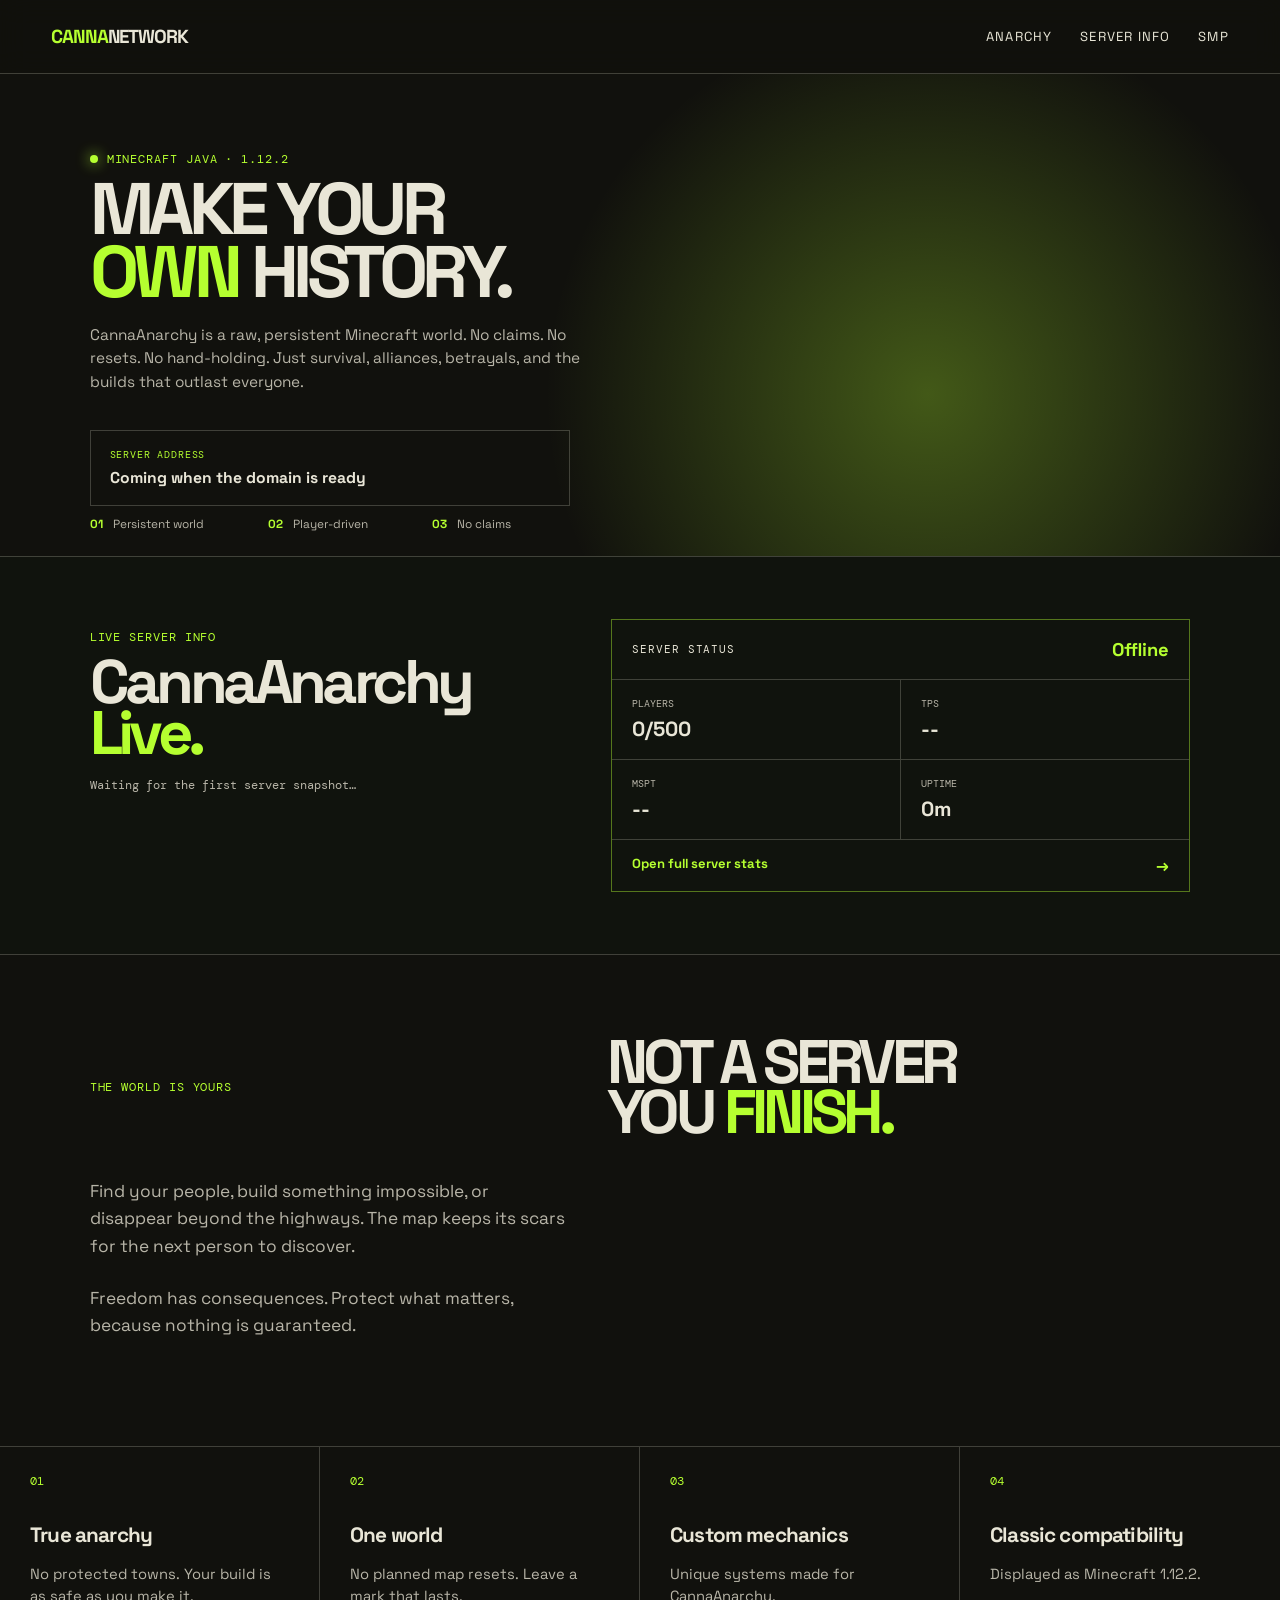
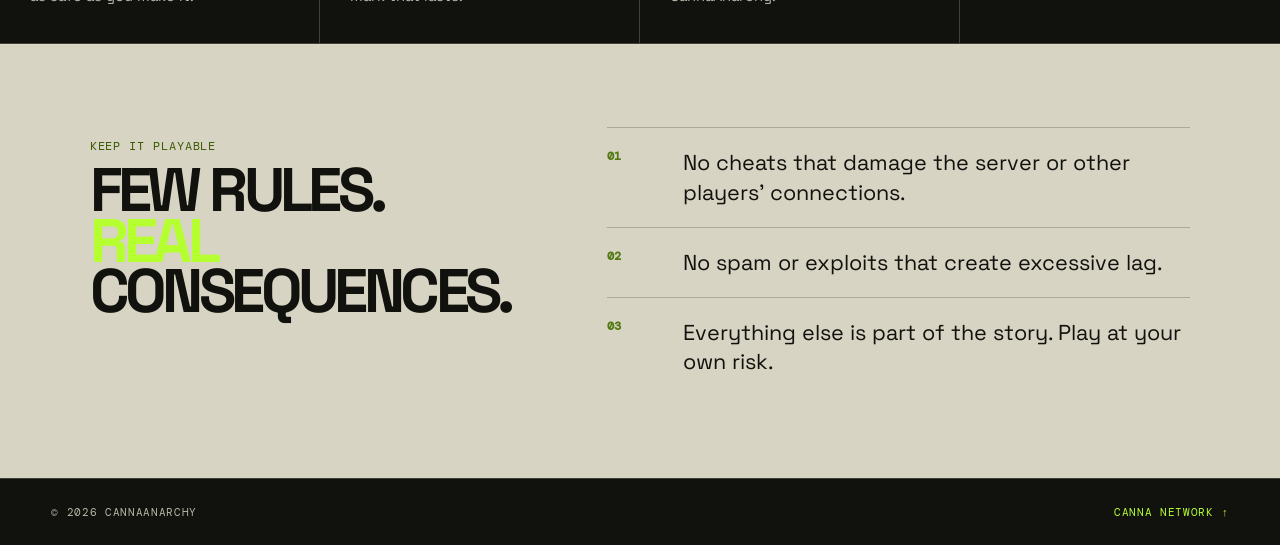
==== anarchy/index.html @ 10c7beef "Display Anarchy version as 1.12.2" ====
<!doctype html><html lang="en"><head><meta charset="UTF-8"><meta name="viewport" content="width=device-width, initial-scale=1.0"><meta name="description" content="CannaAnarchy: Minecraft anarchy survival."><title>CannaAnarchy</title><link rel="preconnect" href="https://fonts.googleapis.com"><link rel="preconnect" href="https://fonts.gstatic.com" crossorigin><link href="https://fonts.googleapis.com/css2?family=DM+Mono:wght@400;500&family=Space+Grotesk:wght@400;500;600;700&display=swap" rel="stylesheet"><link rel="stylesheet" href="../styles.css?v=canna-network-3"></head><body><header class="site-header"><a class="wordmark" href="../"><span>CANNA</span>NETWORK</a><nav><a href="./">Anarchy</a><a href="#server-info">Server info</a><a href="../smp/">SMP</a></nav></header><main><section class="hero"><div class="grid-glow" aria-hidden="true"></div><p class="kicker"><i></i> Minecraft Java · 1.12.2</p><h1>MAKE YOUR<br><em>OWN</em> HISTORY.</h1><p class="hero-copy">CannaAnarchy is a raw, persistent Minecraft world. No claims. No resets. No hand-holding. Just survival, alliances, betrayals, and the builds that outlast everyone.</p><div class="address-pending"><span>Server address</span><strong>Coming when the domain is ready</strong></div><div class="hero-meta"><span><b>01</b> Persistent world</span><span><b>02</b> Player-driven</span><span><b>03</b> No claims</span></div></section><section class="anarchy-status" id="server-info"><div><p class="section-label">Live server info</p><h2>CannaAnarchy<br><em>Live.</em></h2><p class="status-update" data-updated>Waiting for the first server snapshot…</p></div><div class="status-panel"><div class="status-top"><span>Server status</span><strong data-status>Loading</strong></div><div class="status-metrics"><div><span>Players</span><b data-players>--</b></div><div><span>TPS</span><b data-tps>--</b></div><div><span>MSPT</span><b data-mspt>--</b></div><div><span>Uptime</span><b data-uptime>--</b></div></div><a class="status-link" href="stats/">Open full server stats <span>→</span></a></div></section><section class="statement"><p class="section-label">The world is yours</p><h2>NOT A SERVER<br>YOU <em>FINISH.</em></h2><div class="statement-copy"><p>Find your people, build something impossible, or disappear beyond the highways. The map keeps its scars for the next person to discover.</p><p>Freedom has consequences. Protect what matters, because nothing is guaranteed.</p></div></section><section class="features"><article><span>01</span><h3>True anarchy</h3><p>No protected towns. Your build is as safe as you make it.</p></article><article><span>02</span><h3>One world</h3><p>No planned map resets. Leave a mark that lasts.</p></article><article><span>03</span><h3>Custom mechanics</h3><p>Unique systems made for CannaAnarchy.</p></article><article><span>04</span><h3>Classic compatibility</h3><p>Displayed as Minecraft 1.12.2.</p></article></section><section class="rules"><div><p class="section-label">Keep it playable</p><h2>FEW RULES.<br><em>REAL</em> CONSEQUENCES.</h2></div><ol><li><b>01</b><span>No cheats that damage the server or other players’ connections.</span></li><li><b>02</b><span>No spam or exploits that create excessive lag.</span></li><li><b>03</b><span>Everything else is part of the story. Play at your own risk.</span></li></ol></section></main><footer><span>© 2026 CannaAnarchy</span><a href="../">Canna Network ↑</a></footer><script>const set=(k,v)=>document.querySelector(`[data-${k}]`).textContent=v;const uptime=s=>{s=Number(s||0);const d=Math.floor(s/86400),h=Math.floor(s%86400/3600),m=Math.floor(s%3600/60);return d?`${d}d ${h}h`:h?`${h}h ${m}m`:`${m}m`};fetch('data/server-status.json',{cache:'no-store'}).then(r=>r.ok?r.json():Promise.reject()).then(d=>{const s=d.server||{},on=d.ok&&s.online;set('status',on?'Online':'Offline');set('players',`${s.currentPlayers||0}/${s.maxPlayers||0}`);set('tps',s.tps?.oneMinute?Number(s.tps.oneMinute).toFixed(2):'--');set('mspt',s.mspt?.average?`${Number(s.mspt.average).toFixed(1)} ms`:'--');set('uptime',uptime(s.uptimeSeconds));set('updated',d.snapshotTime?`Updated ${new Date(d.snapshotTime).toLocaleString()}`:'Waiting for the first server snapshot…')}).catch(()=>{set('status','Offline');set('updated','No status snapshot is available yet.')});</script></body></html>
---- styles.css ----
:root{--ink:#11110d;--paper:#e9e6d7;--acid:#b5ff30;--muted:#b8b5a8;--line:rgba(233,230,215,.22)}*{box-sizing:border-box}html{scroll-behavior:smooth}body{margin:0;background:var(--ink);color:var(--paper);font-family:"Space Grotesk",Arial,sans-serif}a{color:inherit;text-decoration:none}button{font:inherit}.site-header{height:74px;display:flex;align-items:center;justify-content:space-between;padding:0 clamp(20px,4vw,68px);border-bottom:1px solid var(--line);position:sticky;top:0;z-index:2;background:rgba(17,17,13,.92);backdrop-filter:blur(14px)}.wordmark{font-size:1.18rem;font-weight:700;letter-spacing:-.06em}.wordmark span{color:var(--acid)}nav{display:flex;gap:28px;font-size:.82rem;text-transform:uppercase;letter-spacing:.09em}nav a:hover{color:var(--acid)}.header-copy{display:flex;gap:14px;align-items:center;color:var(--ink);border:0;padding:10px 13px 10px 16px;background:var(--acid);cursor:pointer;font-weight:700}.header-copy b{font-size:1.2rem}.hero{min-height:calc(100vh - 74px);position:relative;overflow:hidden;padding:clamp(72px,11vw,160px) clamp(20px,10vw,160px) 44px}.grid-glow{position:absolute;inset:-20% -5% auto auto;width:min(65vw,850px);aspect-ratio:1;background:radial-gradient(circle,rgba(181,255,48,.3),rgba(181,255,48,0) 65%);pointer-events:none}.kicker,.section-label{display:flex;align-items:center;gap:9px;color:var(--acid);font-family:"DM Mono",monospace;font-size:.72rem;letter-spacing:.08em;text-transform:uppercase}.kicker i{width:8px;height:8px;border-radius:100%;background:var(--acid);box-shadow:0 0 14px var(--acid)}h1,h2{margin:0;letter-spacing:-.075em;line-height:.82;font-weight:700}h1{position:relative;max-width:1000px;font-size:clamp(4.25rem,11.5vw,11.6rem)}h1 em,h2 em{font-style:normal;color:var(--acid)}.hero-copy{position:relative;max-width:530px;margin:42px 0 0;color:var(--muted);font-size:clamp(1rem,1.6vw,1.24rem);line-height:1.55}.hero-actions{display:flex;align-items:center;flex-wrap:wrap;gap:20px;margin-top:35px}.ip-card,.join-button{border:1px solid var(--acid);background:var(--acid);color:var(--ink);text-align:left;cursor:pointer}.ip-card{padding:15px 18px;min-width:270px}.ip-card span,.join-button span,.play-grid span{display:block;font-family:"DM Mono",monospace;font-size:.65rem;letter-spacing:.07em;text-transform:uppercase;opacity:.75}.ip-card strong,.join-button strong{display:block;margin:5px 0;font-size:1.02rem}.ip-card small,.join-button small{font-size:.72rem}.ghost-button{font-size:.82rem;font-weight:600}.ghost-button span{color:var(--acid);font-size:1.15rem;margin-left:6px}.hero-meta{display:flex;gap:clamp(18px,5vw,70px);position:absolute;bottom:40px;left:clamp(20px,10vw,160px);color:var(--muted);font-size:.74rem}.hero-meta b{color:var(--acid);margin-right:7px}.statement,.rules{display:grid;grid-template-columns:.9fr 1.1fr;gap:40px;padding:clamp(80px,13vw,175px) clamp(20px,10vw,160px);border-top:1px solid var(--line)}h2{font-size:clamp(3.2rem,8vw,8.6rem)}.statement-copy{max-width:490px;align-self:end}.statement-copy p{margin:0 0 24px;color:var(--muted);font-size:1.08rem;line-height:1.6}.features{display:grid;grid-template-columns:repeat(4,1fr);border-top:1px solid var(--line);border-bottom:1px solid var(--line)}.features article{min-height:280px;padding:28px clamp(18px,3vw,42px);border-right:1px solid var(--line)}.features article:last-child{border:0}.features span{font-family:"DM Mono",monospace;color:var(--acid);font-size:.72rem}.features h3{margin:72px 0 8px;font-size:1.3rem;letter-spacing:-.04em}.features p{color:var(--muted);font-size:.92rem;line-height:1.5}.rules{background:#d8d4c3;color:var(--ink)}.rules .section-label{color:#395900}.rules ol{list-style:none;margin:0;padding:0;counter-reset:rules}.rules li{display:grid;grid-template-columns:62px 1fr;gap:14px;padding:20px 0;border-top:1px solid rgba(17,17,13,.22);font-size:clamp(1rem,1.8vw,1.35rem);line-height:1.35}.rules li b{font-family:"DM Mono",monospace;color:#527811;font-size:.75rem}.play{padding:clamp(92px,14vw,190px) clamp(20px,10vw,160px)}.play h2{margin-top:18px}.play-grid{display:grid;grid-template-columns:repeat(3,1fr);max-width:800px;margin:52px 0 24px;border:1px solid var(--line)}.play-grid div{padding:22px;border-right:1px solid var(--line)}.play-grid div:last-child{border:0}.play-grid strong{display:block;margin-top:9px;font-size:1.1rem}.join-button{display:block;width:min(100%,800px);padding:20px 24px}.join-button strong{font-size:clamp(1.25rem,3vw,2.2rem)}footer{display:flex;justify-content:space-between;padding:26px clamp(20px,4vw,68px);border-top:1px solid var(--line);color:var(--muted);font-family:"DM Mono",monospace;font-size:.7rem;text-transform:uppercase;letter-spacing:.06em}footer a{color:var(--acid)}@media(max-width:760px){.site-header{height:auto;padding:17px 20px}.site-header nav{display:none}.header-copy span{display:none}.hero{min-height:680px;padding:88px 24px 40px}.hero-meta{left:24px;gap:12px;flex-direction:column;bottom:28px}.statement,.rules{grid-template-columns:1fr;padding:78px 24px}.features{grid-template-columns:1fr 1fr}.features article{min-height:220px;border-bottom:1px solid var(--line)}.features article:nth-child(2){border-right:0}.features h3{margin-top:48px}.play{padding:92px 24px}.play-grid{grid-template-columns:1fr}.play-grid div{border-right:0;border-bottom:1px solid var(--line)}.play-grid div:last-child{border:0}}@media(max-width:430px){.features{grid-template-columns:1fr}.features article{border-right:0}.hero-actions{align-items:stretch}.ip-card{width:100%}}
.network-hero{min-height:440px;padding:86px clamp(28px,8vw,120px) 66px}.network-hero h1{max-width:720px;font-size:clamp(3.5rem,7vw,6.4rem);line-height:.86}.network-hero .hero-copy{margin-top:25px;font-size:1rem}.network-choice{display:grid;grid-template-columns:1fr 1fr;border-top:1px solid var(--line)}.server-choice{position:relative;min-height:340px;padding:clamp(28px,4vw,58px);display:flex;flex-direction:column;justify-content:space-between;border-right:1px solid var(--line);transition:background .2s ease}.server-choice:last-child{border:0}.server-choice:hover{background:#1a1c13}.server-choice h2{margin-top:13px;font-size:clamp(2.4rem,4.8vw,4.75rem);line-height:.87}.server-choice p:not(.section-label){max-width:390px;margin:13px 0 0;font-size:.93rem;color:var(--muted);line-height:1.55}.choice-number{font-family:"DM Mono",monospace;color:var(--acid);font-size:.75rem}.server-choice b{font-size:.85rem;color:var(--acid)}.smp-choice{background:#171710}.smp-choice:hover{background:#23231a}.address-pending{width:min(100%,480px);margin-top:36px;padding:17px 19px;border:1px solid var(--line);color:var(--muted)}.address-pending span{display:block;color:var(--acid);font-family:"DM Mono",monospace;font-size:.65rem;text-transform:uppercase;letter-spacing:.08em}.address-pending strong{display:block;margin-top:7px;font-size:.98rem;color:var(--paper)}.smp-hero{background:radial-gradient(circle at 85% 20%,rgba(181,255,48,.16),transparent 38%)}@media(max-width:760px){.network-choice{grid-template-columns:1fr}.server-choice{min-height:300px;border-right:0;border-bottom:1px solid var(--line)}.network-choice .server-choice:last-child{border-bottom:0}.network-hero{min-height:420px;padding:72px 24px 50px}.network-hero h1{font-size:clamp(3.2rem,14vw,4.7rem)}}
.hero:not(.network-hero){min-height:490px;padding:82px clamp(28px,8vw,120px) 62px}.hero:not(.network-hero) h1{max-width:760px;font-size:clamp(3.6rem,7.4vw,6.7rem);line-height:.86}.hero:not(.network-hero) .hero-copy{margin-top:26px;font-size:1rem}.hero:not(.network-hero) .hero-meta{bottom:34px;left:clamp(28px,8vw,120px)}.statement,.rules{padding:clamp(62px,9vw,112px) clamp(28px,8vw,120px)}.statement h2,.rules h2{font-size:clamp(2.7rem,5.8vw,5.7rem)}.features article{min-height:220px;padding:25px clamp(18px,3vw,35px)}.features h3{margin-top:48px}@media(max-width:760px){.hero:not(.network-hero){min-height:470px;padding:72px 24px 48px}.hero:not(.network-hero) h1{font-size:clamp(3rem,13vw,4.6rem)}.hero:not(.network-hero) .hero-meta{left:24px}.statement,.rules{padding:64px 24px}.statement h2,.rules h2{font-size:clamp(2.6rem,12vw,4.2rem)}}
.hero:not(.network-hero){min-height:400px;padding:66px clamp(28px,7vw,100px) 50px}.hero:not(.network-hero) h1{max-width:640px;font-size:clamp(3rem,5.7vw,5rem)}.hero:not(.network-hero) .hero-copy{max-width:500px;margin-top:19px;font-size:.96rem}.hero:not(.network-hero) .hero-meta{bottom:25px;left:clamp(28px,7vw,100px)}.statement,.rules{padding:clamp(52px,7vw,82px) clamp(28px,7vw,100px)}.statement h2,.rules h2{font-size:clamp(2.5rem,4.8vw,4.5rem)}.features article{min-height:180px;padding:22px clamp(18px,2.6vw,30px)}.features h3{margin-top:32px}@media(max-width:760px){.hero:not(.network-hero){min-height:410px;padding:62px 24px 42px}.hero:not(.network-hero) h1{font-size:clamp(2.7rem,11.5vw,4rem)}.hero:not(.network-hero) .hero-meta{left:24px}.statement,.rules{padding:54px 24px}.statement h2,.rules h2{font-size:clamp(2.35rem,10vw,3.65rem)}}
.anarchy-status{display:grid;grid-template-columns:.9fr 1.1fr;gap:48px;padding:62px clamp(28px,7vw,100px);border-top:1px solid var(--line);background:#10130d}.anarchy-status h2{margin-top:12px;font-size:clamp(2.5rem,4.8vw,4.5rem)}.status-update{margin:20px 0 0;color:var(--muted);font-family:"DM Mono",monospace;font-size:.72rem}.status-panel{border:1px solid rgba(181,255,48,.42);align-self:center}.status-top{display:flex;justify-content:space-between;align-items:center;padding:18px 20px;border-bottom:1px solid var(--line);font-family:"DM Mono",monospace;font-size:.7rem;text-transform:uppercase;letter-spacing:.08em}.status-top strong{color:var(--acid);font-family:"Space Grotesk",Arial,sans-serif;font-size:1.15rem;letter-spacing:0;text-transform:none}.status-metrics{display:grid;grid-template-columns:1fr 1fr}.status-metrics div{padding:17px 20px;border-right:1px solid var(--line);border-bottom:1px solid var(--line)}.status-metrics div:nth-child(2n){border-right:0}.status-metrics span{display:block;color:var(--muted);font-family:"DM Mono",monospace;font-size:.64rem;text-transform:uppercase}.status-metrics b{display:block;margin-top:6px;font-size:1.28rem}.status-link{display:flex;justify-content:space-between;padding:15px 20px;color:var(--acid);font-size:.82rem;font-weight:700}.status-link span{font-size:1rem}@media(max-width:760px){.anarchy-status{grid-template-columns:1fr;gap:28px;padding:54px 24px}.anarchy-status h2{font-size:clamp(2.35rem,10vw,3.65rem)}}
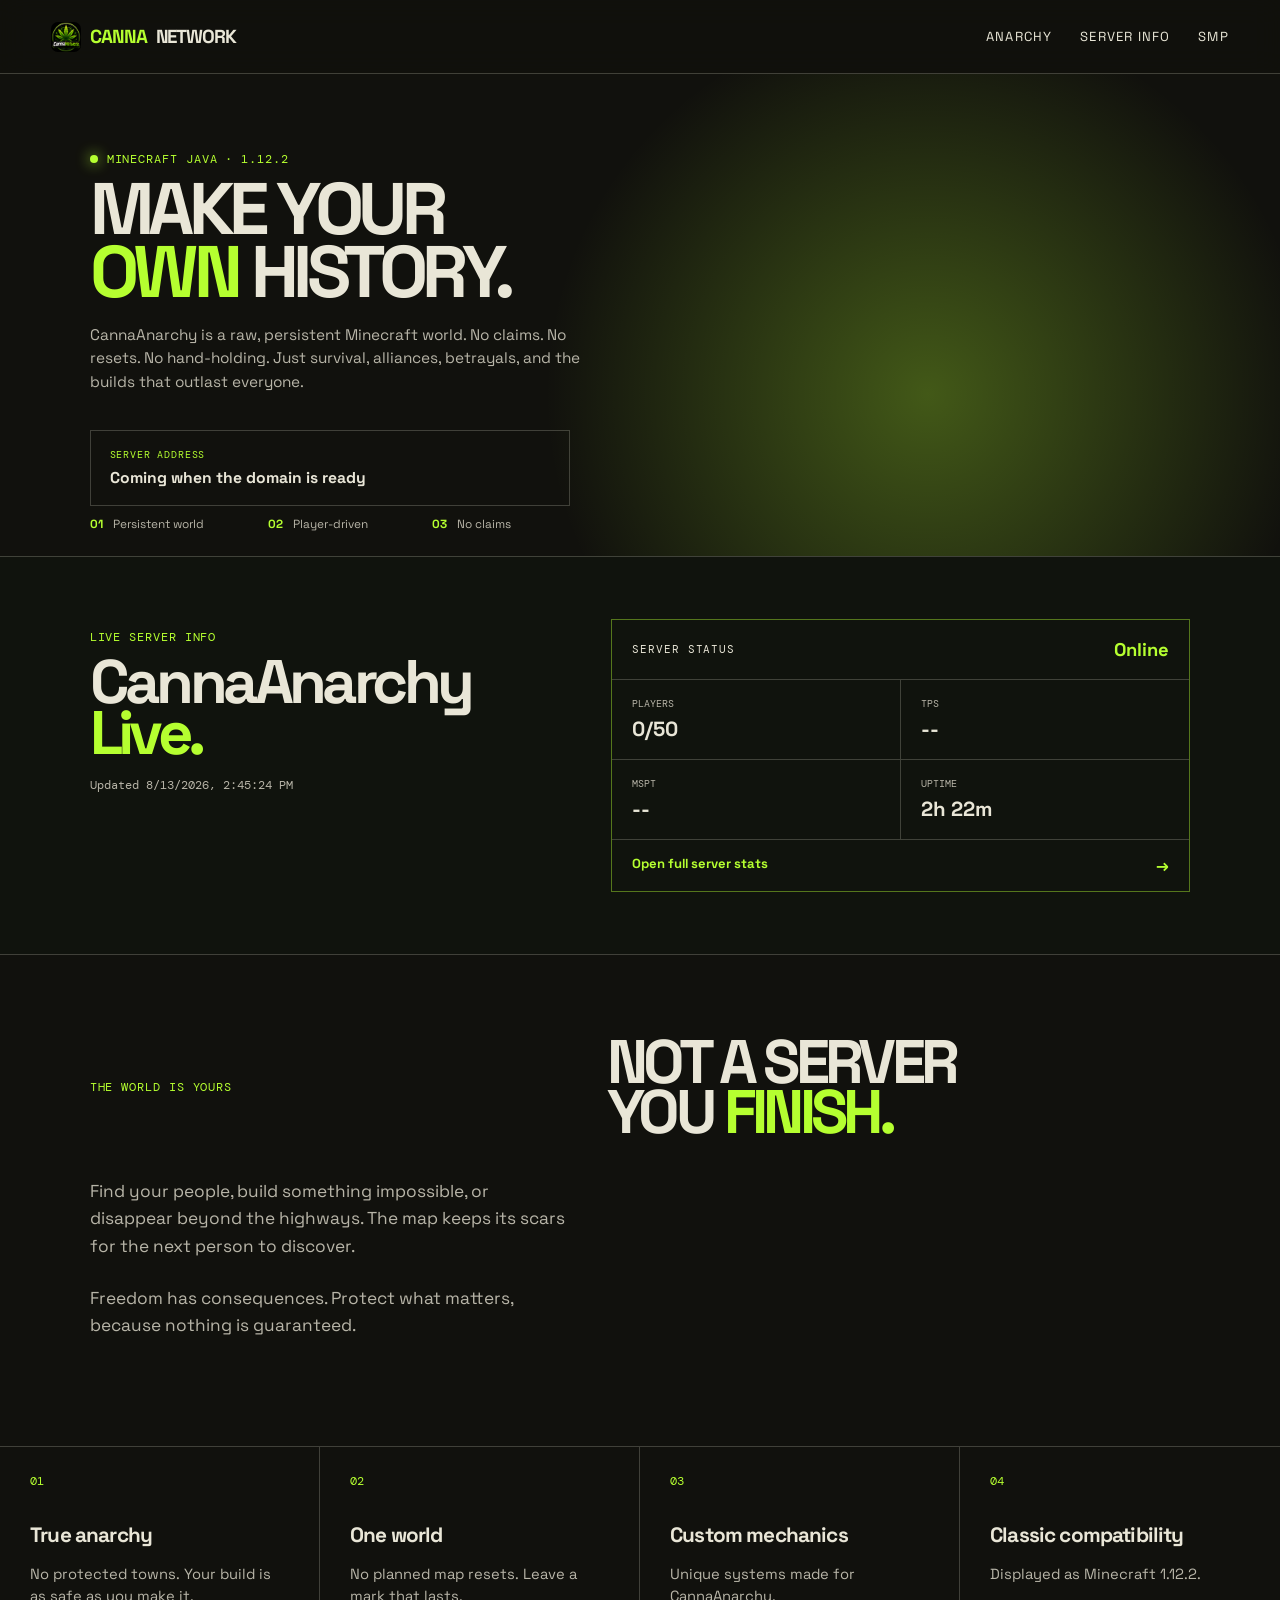
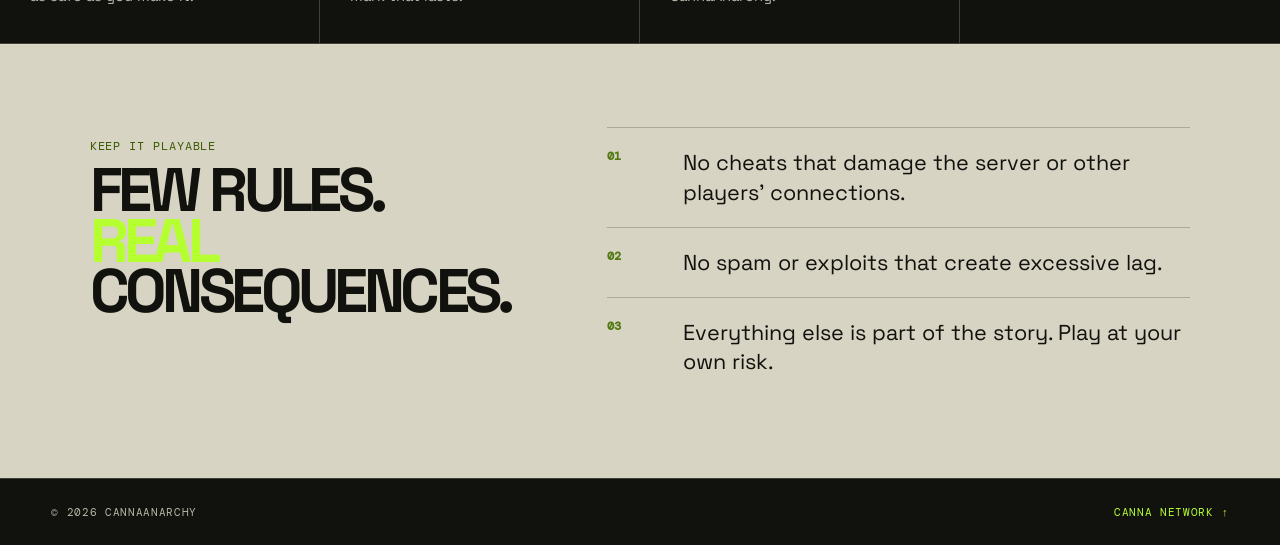
==== commit 9c71e76c: "Add CannaNetwork logo and favicon" ====
--- a/anarchy/index.html
+++ b/anarchy/index.html
@@ -1 +1 @@
-<!doctype html><html lang="en"><head><meta charset="UTF-8"><meta name="viewport" content="width=device-width, initial-scale=1.0"><meta name="description" content="CannaAnarchy: Minecraft anarchy survival."><title>CannaAnarchy</title><link rel="preconnect" href="https://fonts.googleapis.com"><link rel="preconnect" href="https://fonts.gstatic.com" crossorigin><link href="https://fonts.googleapis.com/css2?family=DM+Mono:wght@400;500&family=Space+Grotesk:wght@400;500;600;700&display=swap" rel="stylesheet"><link rel="stylesheet" href="../styles.css?v=canna-network-3"></head><body><header class="site-header"><a class="wordmark" href="../"><span>CANNA</span>NETWORK</a><nav><a href="./">Anarchy</a><a href="#server-info">Server info</a><a href="../smp/">SMP</a></nav></header><main><section class="hero"><div class="grid-glow" aria-hidden="true"></div><p class="kicker"><i></i> Minecraft Java · 1.12.2</p><h1>MAKE YOUR<br><em>OWN</em> HISTORY.</h1><p class="hero-copy">CannaAnarchy is a raw, persistent Minecraft world. No claims. No resets. No hand-holding. Just survival, alliances, betrayals, and the builds that outlast everyone.</p><div class="address-pending"><span>Server address</span><strong>Coming when the domain is ready</strong></div><div class="hero-meta"><span><b>01</b> Persistent world</span><span><b>02</b> Player-driven</span><span><b>03</b> No claims</span></div></section><section class="anarchy-status" id="server-info"><div><p class="section-label">Live server info</p><h2>CannaAnarchy<br><em>Live.</em></h2><p class="status-update" data-updated>Waiting for the first server snapshot…</p></div><div class="status-panel"><div class="status-top"><span>Server status</span><strong data-status>Loading</strong></div><div class="status-metrics"><div><span>Players</span><b data-players>--</b></div><div><span>TPS</span><b data-tps>--</b></div><div><span>MSPT</span><b data-mspt>--</b></div><div><span>Uptime</span><b data-uptime>--</b></div></div><a class="status-link" href="stats/">Open full server stats <span>→</span></a></div></section><section class="statement"><p class="section-label">The world is yours</p><h2>NOT A SERVER<br>YOU <em>FINISH.</em></h2><div class="statement-copy"><p>Find your people, build something impossible, or disappear beyond the highways. The map keeps its scars for the next person to discover.</p><p>Freedom has consequences. Protect what matters, because nothing is guaranteed.</p></div></section><section class="features"><article><span>01</span><h3>True anarchy</h3><p>No protected towns. Your build is as safe as you make it.</p></article><article><span>02</span><h3>One world</h3><p>No planned map resets. Leave a mark that lasts.</p></article><article><span>03</span><h3>Custom mechanics</h3><p>Unique systems made for CannaAnarchy.</p></article><article><span>04</span><h3>Classic compatibility</h3><p>Displayed as Minecraft 1.12.2.</p></article></section><section class="rules"><div><p class="section-label">Keep it playable</p><h2>FEW RULES.<br><em>REAL</em> CONSEQUENCES.</h2></div><ol><li><b>01</b><span>No cheats that damage the server or other players’ connections.</span></li><li><b>02</b><span>No spam or exploits that create excessive lag.</span></li><li><b>03</b><span>Everything else is part of the story. Play at your own risk.</span></li></ol></section></main><footer><span>© 2026 CannaAnarchy</span><a href="../">Canna Network ↑</a></footer><script>const set=(k,v)=>document.querySelector(`[data-${k}]`).textContent=v;const uptime=s=>{s=Number(s||0);const d=Math.floor(s/86400),h=Math.floor(s%86400/3600),m=Math.floor(s%3600/60);return d?`${d}d ${h}h`:h?`${h}h ${m}m`:`${m}m`};fetch('data/server-status.json',{cache:'no-store'}).then(r=>r.ok?r.json():Promise.reject()).then(d=>{const s=d.server||{},on=d.ok&&s.online;set('status',on?'Online':'Offline');set('players',`${s.currentPlayers||0}/${s.maxPlayers||0}`);set('tps',s.tps?.oneMinute?Number(s.tps.oneMinute).toFixed(2):'--');set('mspt',s.mspt?.average?`${Number(s.mspt.average).toFixed(1)} ms`:'--');set('uptime',uptime(s.uptimeSeconds));set('updated',d.snapshotTime?`Updated ${new Date(d.snapshotTime).toLocaleString()}`:'Waiting for the first server snapshot…')}).catch(()=>{set('status','Offline');set('updated','No status snapshot is available yet.')});</script></body></html>
+<!doctype html><html lang="en"><head><meta charset="UTF-8"><meta name="viewport" content="width=device-width, initial-scale=1.0"><meta name="description" content="CannaAnarchy: Minecraft anarchy survival."><title>CannaAnarchy</title><link rel="icon" type="image/png" href="../assets/cannanetwork-logo.png"><link rel="preconnect" href="https://fonts.googleapis.com"><link rel="preconnect" href="https://fonts.gstatic.com" crossorigin><link href="https://fonts.googleapis.com/css2?family=DM+Mono:wght@400;500&family=Space+Grotesk:wght@400;500;600;700&display=swap" rel="stylesheet"><link rel="stylesheet" href="../styles.css?v=canna-network-3"></head><body><header class="site-header"><a class="wordmark" href="../"><img src="../assets/cannanetwork-logo.png" alt="" aria-hidden="true"><span>CANNA</span>NETWORK</a><nav><a href="./">Anarchy</a><a href="#server-info">Server info</a><a href="../smp/">SMP</a></nav></header><main><section class="hero"><div class="grid-glow" aria-hidden="true"></div><p class="kicker"><i></i> Minecraft Java · 1.12.2</p><h1>MAKE YOUR<br><em>OWN</em> HISTORY.</h1><p class="hero-copy">CannaAnarchy is a raw, persistent Minecraft world. No claims. No resets. No hand-holding. Just survival, alliances, betrayals, and the builds that outlast everyone.</p><div class="address-pending"><span>Server address</span><strong>Coming when the domain is ready</strong></div><div class="hero-meta"><span><b>01</b> Persistent world</span><span><b>02</b> Player-driven</span><span><b>03</b> No claims</span></div></section><section class="anarchy-status" id="server-info"><div><p class="section-label">Live server info</p><h2>CannaAnarchy<br><em>Live.</em></h2><p class="status-update" data-updated>Waiting for the first server snapshot…</p></div><div class="status-panel"><div class="status-top"><span>Server status</span><strong data-status>Loading</strong></div><div class="status-metrics"><div><span>Players</span><b data-players>--</b></div><div><span>TPS</span><b data-tps>--</b></div><div><span>MSPT</span><b data-mspt>--</b></div><div><span>Uptime</span><b data-uptime>--</b></div></div><a class="status-link" href="stats/">Open full server stats <span>→</span></a></div></section><section class="statement"><p class="section-label">The world is yours</p><h2>NOT A SERVER<br>YOU <em>FINISH.</em></h2><div class="statement-copy"><p>Find your people, build something impossible, or disappear beyond the highways. The map keeps its scars for the next person to discover.</p><p>Freedom has consequences. Protect what matters, because nothing is guaranteed.</p></div></section><section class="features"><article><span>01</span><h3>True anarchy</h3><p>No protected towns. Your build is as safe as you make it.</p></article><article><span>02</span><h3>One world</h3><p>No planned map resets. Leave a mark that lasts.</p></article><article><span>03</span><h3>Custom mechanics</h3><p>Unique systems made for CannaAnarchy.</p></article><article><span>04</span><h3>Classic compatibility</h3><p>Displayed as Minecraft 1.12.2.</p></article></section><section class="rules"><div><p class="section-label">Keep it playable</p><h2>FEW RULES.<br><em>REAL</em> CONSEQUENCES.</h2></div><ol><li><b>01</b><span>No cheats that damage the server or other players’ connections.</span></li><li><b>02</b><span>No spam or exploits that create excessive lag.</span></li><li><b>03</b><span>Everything else is part of the story. Play at your own risk.</span></li></ol></section></main><footer><span>© 2026 CannaAnarchy</span><a href="../">Canna Network ↑</a></footer><script>const set=(k,v)=>document.querySelector(`[data-${k}]`).textContent=v;const uptime=s=>{s=Number(s||0);const d=Math.floor(s/86400),h=Math.floor(s%86400/3600),m=Math.floor(s%3600/60);return d?`${d}d ${h}h`:h?`${h}h ${m}m`:`${m}m`};fetch('data/server-status.json',{cache:'no-store'}).then(r=>r.ok?r.json():Promise.reject()).then(d=>{const s=d.server||{},on=d.ok&&s.online;set('status',on?'Online':'Offline');set('players',`${s.currentPlayers||0}/${s.maxPlayers||0}`);set('tps',s.tps?.oneMinute?Number(s.tps.oneMinute).toFixed(2):'--');set('mspt',s.mspt?.average?`${Number(s.mspt.average).toFixed(1)} ms`:'--');set('uptime',uptime(s.uptimeSeconds));set('updated',d.snapshotTime?`Updated ${new Date(d.snapshotTime).toLocaleString()}`:'Waiting for the first server snapshot…')}).catch(()=>{set('status','Offline');set('updated','No status snapshot is available yet.')});</script></body></html>
--- a/styles.css
+++ b/styles.css
@@ -1,4 +1,4 @@
-:root{--ink:#11110d;--paper:#e9e6d7;--acid:#b5ff30;--muted:#b8b5a8;--line:rgba(233,230,215,.22)}*{box-sizing:border-box}html{scroll-behavior:smooth}body{margin:0;background:var(--ink);color:var(--paper);font-family:"Space Grotesk",Arial,sans-serif}a{color:inherit;text-decoration:none}button{font:inherit}.site-header{height:74px;display:flex;align-items:center;justify-content:space-between;padding:0 clamp(20px,4vw,68px);border-bottom:1px solid var(--line);position:sticky;top:0;z-index:2;background:rgba(17,17,13,.92);backdrop-filter:blur(14px)}.wordmark{font-size:1.18rem;font-weight:700;letter-spacing:-.06em}.wordmark span{color:var(--acid)}nav{display:flex;gap:28px;font-size:.82rem;text-transform:uppercase;letter-spacing:.09em}nav a:hover{color:var(--acid)}.header-copy{display:flex;gap:14px;align-items:center;color:var(--ink);border:0;padding:10px 13px 10px 16px;background:var(--acid);cursor:pointer;font-weight:700}.header-copy b{font-size:1.2rem}.hero{min-height:calc(100vh - 74px);position:relative;overflow:hidden;padding:clamp(72px,11vw,160px) clamp(20px,10vw,160px) 44px}.grid-glow{position:absolute;inset:-20% -5% auto auto;width:min(65vw,850px);aspect-ratio:1;background:radial-gradient(circle,rgba(181,255,48,.3),rgba(181,255,48,0) 65%);pointer-events:none}.kicker,.section-label{display:flex;align-items:center;gap:9px;color:var(--acid);font-family:"DM Mono",monospace;font-size:.72rem;letter-spacing:.08em;text-transform:uppercase}.kicker i{width:8px;height:8px;border-radius:100%;background:var(--acid);box-shadow:0 0 14px var(--acid)}h1,h2{margin:0;letter-spacing:-.075em;line-height:.82;font-weight:700}h1{position:relative;max-width:1000px;font-size:clamp(4.25rem,11.5vw,11.6rem)}h1 em,h2 em{font-style:normal;color:var(--acid)}.hero-copy{position:relative;max-width:530px;margin:42px 0 0;color:var(--muted);font-size:clamp(1rem,1.6vw,1.24rem);line-height:1.55}.hero-actions{display:flex;align-items:center;flex-wrap:wrap;gap:20px;margin-top:35px}.ip-card,.join-button{border:1px solid var(--acid);background:var(--acid);color:var(--ink);text-align:left;cursor:pointer}.ip-card{padding:15px 18px;min-width:270px}.ip-card span,.join-button span,.play-grid span{display:block;font-family:"DM Mono",monospace;font-size:.65rem;letter-spacing:.07em;text-transform:uppercase;opacity:.75}.ip-card strong,.join-button strong{display:block;margin:5px 0;font-size:1.02rem}.ip-card small,.join-button small{font-size:.72rem}.ghost-button{font-size:.82rem;font-weight:600}.ghost-button span{color:var(--acid);font-size:1.15rem;margin-left:6px}.hero-meta{display:flex;gap:clamp(18px,5vw,70px);position:absolute;bottom:40px;left:clamp(20px,10vw,160px);color:var(--muted);font-size:.74rem}.hero-meta b{color:var(--acid);margin-right:7px}.statement,.rules{display:grid;grid-template-columns:.9fr 1.1fr;gap:40px;padding:clamp(80px,13vw,175px) clamp(20px,10vw,160px);border-top:1px solid var(--line)}h2{font-size:clamp(3.2rem,8vw,8.6rem)}.statement-copy{max-width:490px;align-self:end}.statement-copy p{margin:0 0 24px;color:var(--muted);font-size:1.08rem;line-height:1.6}.features{display:grid;grid-template-columns:repeat(4,1fr);border-top:1px solid var(--line);border-bottom:1px solid var(--line)}.features article{min-height:280px;padding:28px clamp(18px,3vw,42px);border-right:1px solid var(--line)}.features article:last-child{border:0}.features span{font-family:"DM Mono",monospace;color:var(--acid);font-size:.72rem}.features h3{margin:72px 0 8px;font-size:1.3rem;letter-spacing:-.04em}.features p{color:var(--muted);font-size:.92rem;line-height:1.5}.rules{background:#d8d4c3;color:var(--ink)}.rules .section-label{color:#395900}.rules ol{list-style:none;margin:0;padding:0;counter-reset:rules}.rules li{display:grid;grid-template-columns:62px 1fr;gap:14px;padding:20px 0;border-top:1px solid rgba(17,17,13,.22);font-size:clamp(1rem,1.8vw,1.35rem);line-height:1.35}.rules li b{font-family:"DM Mono",monospace;color:#527811;font-size:.75rem}.play{padding:clamp(92px,14vw,190px) clamp(20px,10vw,160px)}.play h2{margin-top:18px}.play-grid{display:grid;grid-template-columns:repeat(3,1fr);max-width:800px;margin:52px 0 24px;border:1px solid var(--line)}.play-grid div{padding:22px;border-right:1px solid var(--line)}.play-grid div:last-child{border:0}.play-grid strong{display:block;margin-top:9px;font-size:1.1rem}.join-button{display:block;width:min(100%,800px);padding:20px 24px}.join-button strong{font-size:clamp(1.25rem,3vw,2.2rem)}footer{display:flex;justify-content:space-between;padding:26px clamp(20px,4vw,68px);border-top:1px solid var(--line);color:var(--muted);font-family:"DM Mono",monospace;font-size:.7rem;text-transform:uppercase;letter-spacing:.06em}footer a{color:var(--acid)}@media(max-width:760px){.site-header{height:auto;padding:17px 20px}.site-header nav{display:none}.header-copy span{display:none}.hero{min-height:680px;padding:88px 24px 40px}.hero-meta{left:24px;gap:12px;flex-direction:column;bottom:28px}.statement,.rules{grid-template-columns:1fr;padding:78px 24px}.features{grid-template-columns:1fr 1fr}.features article{min-height:220px;border-bottom:1px solid var(--line)}.features article:nth-child(2){border-right:0}.features h3{margin-top:48px}.play{padding:92px 24px}.play-grid{grid-template-columns:1fr}.play-grid div{border-right:0;border-bottom:1px solid var(--line)}.play-grid div:last-child{border:0}}@media(max-width:430px){.features{grid-template-columns:1fr}.features article{border-right:0}.hero-actions{align-items:stretch}.ip-card{width:100%}}
+:root{--ink:#11110d;--paper:#e9e6d7;--acid:#b5ff30;--muted:#b8b5a8;--line:rgba(233,230,215,.22)}*{box-sizing:border-box}html{scroll-behavior:smooth}body{margin:0;background:var(--ink);color:var(--paper);font-family:"Space Grotesk",Arial,sans-serif}a{color:inherit;text-decoration:none}button{font:inherit}.site-header{height:74px;display:flex;align-items:center;justify-content:space-between;padding:0 clamp(20px,4vw,68px);border-bottom:1px solid var(--line);position:sticky;top:0;z-index:2;background:rgba(17,17,13,.92);backdrop-filter:blur(14px)}.wordmark{display:flex;align-items:center;gap:9px;font-size:1.18rem;font-weight:700;letter-spacing:-.06em}.wordmark img{width:30px;height:30px;object-fit:contain;border-radius:7px}.wordmark span{color:var(--acid)}nav{display:flex;gap:28px;font-size:.82rem;text-transform:uppercase;letter-spacing:.09em}nav a:hover{color:var(--acid)}.header-copy{display:flex;gap:14px;align-items:center;color:var(--ink);border:0;padding:10px 13px 10px 16px;background:var(--acid);cursor:pointer;font-weight:700}.header-copy b{font-size:1.2rem}.hero{min-height:calc(100vh - 74px);position:relative;overflow:hidden;padding:clamp(72px,11vw,160px) clamp(20px,10vw,160px) 44px}.grid-glow{position:absolute;inset:-20% -5% auto auto;width:min(65vw,850px);aspect-ratio:1;background:radial-gradient(circle,rgba(181,255,48,.3),rgba(181,255,48,0) 65%);pointer-events:none}.kicker,.section-label{display:flex;align-items:center;gap:9px;color:var(--acid);font-family:"DM Mono",monospace;font-size:.72rem;letter-spacing:.08em;text-transform:uppercase}.kicker i{width:8px;height:8px;border-radius:100%;background:var(--acid);box-shadow:0 0 14px var(--acid)}h1,h2{margin:0;letter-spacing:-.075em;line-height:.82;font-weight:700}h1{position:relative;max-width:1000px;font-size:clamp(4.25rem,11.5vw,11.6rem)}h1 em,h2 em{font-style:normal;color:var(--acid)}.hero-copy{position:relative;max-width:530px;margin:42px 0 0;color:var(--muted);font-size:clamp(1rem,1.6vw,1.24rem);line-height:1.55}.hero-actions{display:flex;align-items:center;flex-wrap:wrap;gap:20px;margin-top:35px}.ip-card,.join-button{border:1px solid var(--acid);background:var(--acid);color:var(--ink);text-align:left;cursor:pointer}.ip-card{padding:15px 18px;min-width:270px}.ip-card span,.join-button span,.play-grid span{display:block;font-family:"DM Mono",monospace;font-size:.65rem;letter-spacing:.07em;text-transform:uppercase;opacity:.75}.ip-card strong,.join-button strong{display:block;margin:5px 0;font-size:1.02rem}.ip-card small,.join-button small{font-size:.72rem}.ghost-button{font-size:.82rem;font-weight:600}.ghost-button span{color:var(--acid);font-size:1.15rem;margin-left:6px}.hero-meta{display:flex;gap:clamp(18px,5vw,70px);position:absolute;bottom:40px;left:clamp(20px,10vw,160px);color:var(--muted);font-size:.74rem}.hero-meta b{color:var(--acid);margin-right:7px}.statement,.rules{display:grid;grid-template-columns:.9fr 1.1fr;gap:40px;padding:clamp(80px,13vw,175px) clamp(20px,10vw,160px);border-top:1px solid var(--line)}h2{font-size:clamp(3.2rem,8vw,8.6rem)}.statement-copy{max-width:490px;align-self:end}.statement-copy p{margin:0 0 24px;color:var(--muted);font-size:1.08rem;line-height:1.6}.features{display:grid;grid-template-columns:repeat(4,1fr);border-top:1px solid var(--line);border-bottom:1px solid var(--line)}.features article{min-height:280px;padding:28px clamp(18px,3vw,42px);border-right:1px solid var(--line)}.features article:last-child{border:0}.features span{font-family:"DM Mono",monospace;color:var(--acid);font-size:.72rem}.features h3{margin:72px 0 8px;font-size:1.3rem;letter-spacing:-.04em}.features p{color:var(--muted);font-size:.92rem;line-height:1.5}.rules{background:#d8d4c3;color:var(--ink)}.rules .section-label{color:#395900}.rules ol{list-style:none;margin:0;padding:0;counter-reset:rules}.rules li{display:grid;grid-template-columns:62px 1fr;gap:14px;padding:20px 0;border-top:1px solid rgba(17,17,13,.22);font-size:clamp(1rem,1.8vw,1.35rem);line-height:1.35}.rules li b{font-family:"DM Mono",monospace;color:#527811;font-size:.75rem}.play{padding:clamp(92px,14vw,190px) clamp(20px,10vw,160px)}.play h2{margin-top:18px}.play-grid{display:grid;grid-template-columns:repeat(3,1fr);max-width:800px;margin:52px 0 24px;border:1px solid var(--line)}.play-grid div{padding:22px;border-right:1px solid var(--line)}.play-grid div:last-child{border:0}.play-grid strong{display:block;margin-top:9px;font-size:1.1rem}.join-button{display:block;width:min(100%,800px);padding:20px 24px}.join-button strong{font-size:clamp(1.25rem,3vw,2.2rem)}footer{display:flex;justify-content:space-between;padding:26px clamp(20px,4vw,68px);border-top:1px solid var(--line);color:var(--muted);font-family:"DM Mono",monospace;font-size:.7rem;text-transform:uppercase;letter-spacing:.06em}footer a{color:var(--acid)}@media(max-width:760px){.site-header{height:auto;padding:17px 20px}.site-header nav{display:none}.header-copy span{display:none}.hero{min-height:680px;padding:88px 24px 40px}.hero-meta{left:24px;gap:12px;flex-direction:column;bottom:28px}.statement,.rules{grid-template-columns:1fr;padding:78px 24px}.features{grid-template-columns:1fr 1fr}.features article{min-height:220px;border-bottom:1px solid var(--line)}.features article:nth-child(2){border-right:0}.features h3{margin-top:48px}.play{padding:92px 24px}.play-grid{grid-template-columns:1fr}.play-grid div{border-right:0;border-bottom:1px solid var(--line)}.play-grid div:last-child{border:0}}@media(max-width:430px){.features{grid-template-columns:1fr}.features article{border-right:0}.hero-actions{align-items:stretch}.ip-card{width:100%}}
 .network-hero{min-height:440px;padding:86px clamp(28px,8vw,120px) 66px}.network-hero h1{max-width:720px;font-size:clamp(3.5rem,7vw,6.4rem);line-height:.86}.network-hero .hero-copy{margin-top:25px;font-size:1rem}.network-choice{display:grid;grid-template-columns:1fr 1fr;border-top:1px solid var(--line)}.server-choice{position:relative;min-height:340px;padding:clamp(28px,4vw,58px);display:flex;flex-direction:column;justify-content:space-between;border-right:1px solid var(--line);transition:background .2s ease}.server-choice:last-child{border:0}.server-choice:hover{background:#1a1c13}.server-choice h2{margin-top:13px;font-size:clamp(2.4rem,4.8vw,4.75rem);line-height:.87}.server-choice p:not(.section-label){max-width:390px;margin:13px 0 0;font-size:.93rem;color:var(--muted);line-height:1.55}.choice-number{font-family:"DM Mono",monospace;color:var(--acid);font-size:.75rem}.server-choice b{font-size:.85rem;color:var(--acid)}.smp-choice{background:#171710}.smp-choice:hover{background:#23231a}.address-pending{width:min(100%,480px);margin-top:36px;padding:17px 19px;border:1px solid var(--line);color:var(--muted)}.address-pending span{display:block;color:var(--acid);font-family:"DM Mono",monospace;font-size:.65rem;text-transform:uppercase;letter-spacing:.08em}.address-pending strong{display:block;margin-top:7px;font-size:.98rem;color:var(--paper)}.smp-hero{background:radial-gradient(circle at 85% 20%,rgba(181,255,48,.16),transparent 38%)}@media(max-width:760px){.network-choice{grid-template-columns:1fr}.server-choice{min-height:300px;border-right:0;border-bottom:1px solid var(--line)}.network-choice .server-choice:last-child{border-bottom:0}.network-hero{min-height:420px;padding:72px 24px 50px}.network-hero h1{font-size:clamp(3.2rem,14vw,4.7rem)}}
 .hero:not(.network-hero){min-height:490px;padding:82px clamp(28px,8vw,120px) 62px}.hero:not(.network-hero) h1{max-width:760px;font-size:clamp(3.6rem,7.4vw,6.7rem);line-height:.86}.hero:not(.network-hero) .hero-copy{margin-top:26px;font-size:1rem}.hero:not(.network-hero) .hero-meta{bottom:34px;left:clamp(28px,8vw,120px)}.statement,.rules{padding:clamp(62px,9vw,112px) clamp(28px,8vw,120px)}.statement h2,.rules h2{font-size:clamp(2.7rem,5.8vw,5.7rem)}.features article{min-height:220px;padding:25px clamp(18px,3vw,35px)}.features h3{margin-top:48px}@media(max-width:760px){.hero:not(.network-hero){min-height:470px;padding:72px 24px 48px}.hero:not(.network-hero) h1{font-size:clamp(3rem,13vw,4.6rem)}.hero:not(.network-hero) .hero-meta{left:24px}.statement,.rules{padding:64px 24px}.statement h2,.rules h2{font-size:clamp(2.6rem,12vw,4.2rem)}}
 .hero:not(.network-hero){min-height:400px;padding:66px clamp(28px,7vw,100px) 50px}.hero:not(.network-hero) h1{max-width:640px;font-size:clamp(3rem,5.7vw,5rem)}.hero:not(.network-hero) .hero-copy{max-width:500px;margin-top:19px;font-size:.96rem}.hero:not(.network-hero) .hero-meta{bottom:25px;left:clamp(28px,7vw,100px)}.statement,.rules{padding:clamp(52px,7vw,82px) clamp(28px,7vw,100px)}.statement h2,.rules h2{font-size:clamp(2.5rem,4.8vw,4.5rem)}.features article{min-height:180px;padding:22px clamp(18px,2.6vw,30px)}.features h3{margin-top:32px}@media(max-width:760px){.hero:not(.network-hero){min-height:410px;padding:62px 24px 42px}.hero:not(.network-hero) h1{font-size:clamp(2.7rem,11.5vw,4rem)}.hero:not(.network-hero) .hero-meta{left:24px}.statement,.rules{padding:54px 24px}.statement h2,.rules h2{font-size:clamp(2.35rem,10vw,3.65rem)}}
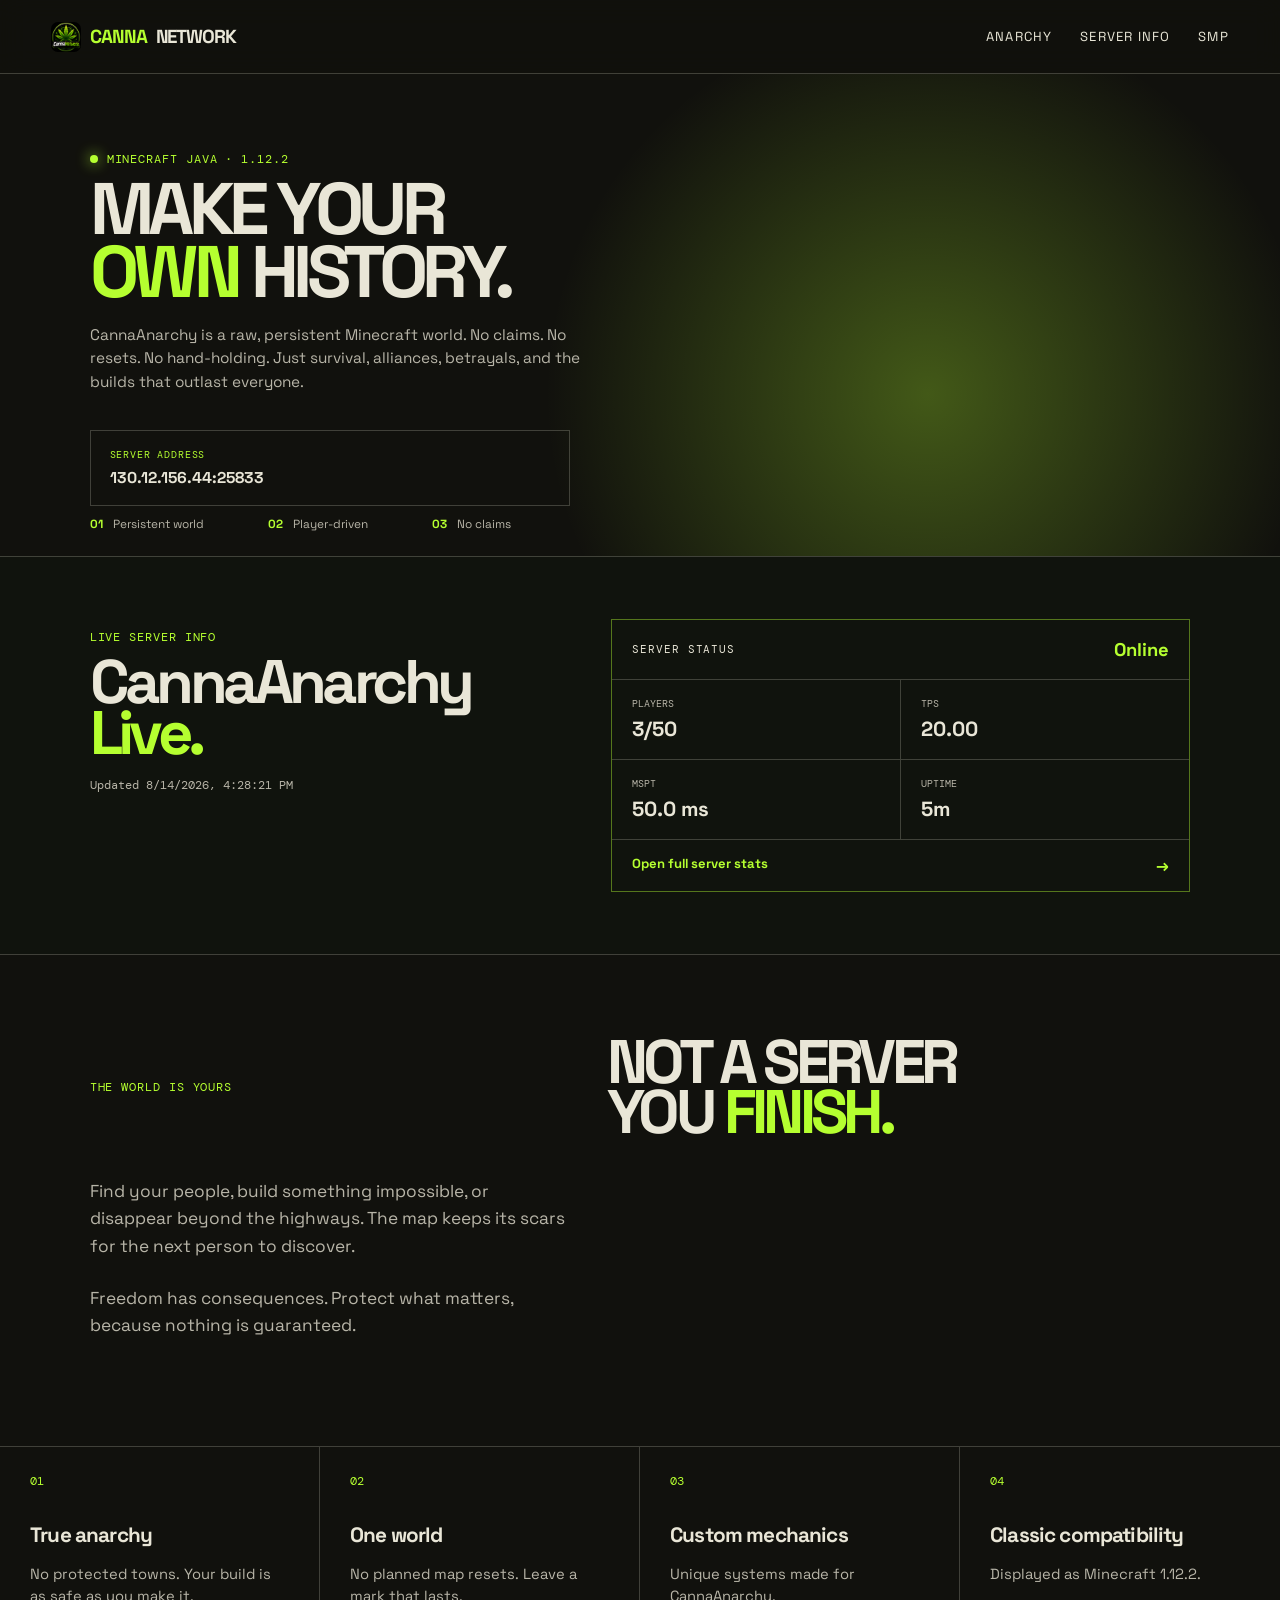
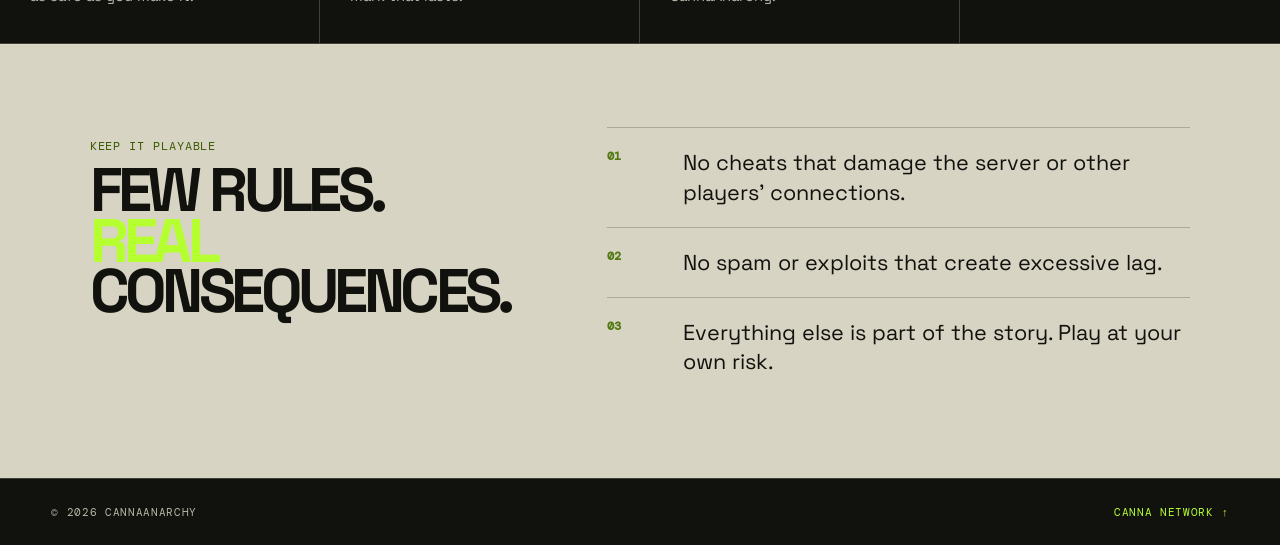
==== commit 6f301dc8: "Update index.html" ====
--- a/anarchy/index.html
+++ b/anarchy/index.html
@@ -1 +1,40 @@
-<!doctype html><html lang="en"><head><meta charset="UTF-8"><meta name="viewport" content="width=device-width, initial-scale=1.0"><meta name="description" content="CannaAnarchy: Minecraft anarchy survival."><title>CannaAnarchy</title><link rel="icon" type="image/png" href="../assets/cannanetwork-logo.png"><link rel="preconnect" href="https://fonts.googleapis.com"><link rel="preconnect" href="https://fonts.gstatic.com" crossorigin><link href="https://fonts.googleapis.com/css2?family=DM+Mono:wght@400;500&family=Space+Grotesk:wght@400;500;600;700&display=swap" rel="stylesheet"><link rel="stylesheet" href="../styles.css?v=canna-network-3"></head><body><header class="site-header"><a class="wordmark" href="../"><img src="../assets/cannanetwork-logo.png" alt="" aria-hidden="true"><span>CANNA</span>NETWORK</a><nav><a href="./">Anarchy</a><a href="#server-info">Server info</a><a href="../smp/">SMP</a></nav></header><main><section class="hero"><div class="grid-glow" aria-hidden="true"></div><p class="kicker"><i></i> Minecraft Java · 1.12.2</p><h1>MAKE YOUR<br><em>OWN</em> HISTORY.</h1><p class="hero-copy">CannaAnarchy is a raw, persistent Minecraft world. No claims. No resets. No hand-holding. Just survival, alliances, betrayals, and the builds that outlast everyone.</p><div class="address-pending"><span>Server address</span><strong>Coming when the domain is ready</strong></div><div class="hero-meta"><span><b>01</b> Persistent world</span><span><b>02</b> Player-driven</span><span><b>03</b> No claims</span></div></section><section class="anarchy-status" id="server-info"><div><p class="section-label">Live server info</p><h2>CannaAnarchy<br><em>Live.</em></h2><p class="status-update" data-updated>Waiting for the first server snapshot…</p></div><div class="status-panel"><div class="status-top"><span>Server status</span><strong data-status>Loading</strong></div><div class="status-metrics"><div><span>Players</span><b data-players>--</b></div><div><span>TPS</span><b data-tps>--</b></div><div><span>MSPT</span><b data-mspt>--</b></div><div><span>Uptime</span><b data-uptime>--</b></div></div><a class="status-link" href="stats/">Open full server stats <span>→</span></a></div></section><section class="statement"><p class="section-label">The world is yours</p><h2>NOT A SERVER<br>YOU <em>FINISH.</em></h2><div class="statement-copy"><p>Find your people, build something impossible, or disappear beyond the highways. The map keeps its scars for the next person to discover.</p><p>Freedom has consequences. Protect what matters, because nothing is guaranteed.</p></div></section><section class="features"><article><span>01</span><h3>True anarchy</h3><p>No protected towns. Your build is as safe as you make it.</p></article><article><span>02</span><h3>One world</h3><p>No planned map resets. Leave a mark that lasts.</p></article><article><span>03</span><h3>Custom mechanics</h3><p>Unique systems made for CannaAnarchy.</p></article><article><span>04</span><h3>Classic compatibility</h3><p>Displayed as Minecraft 1.12.2.</p></article></section><section class="rules"><div><p class="section-label">Keep it playable</p><h2>FEW RULES.<br><em>REAL</em> CONSEQUENCES.</h2></div><ol><li><b>01</b><span>No cheats that damage the server or other players’ connections.</span></li><li><b>02</b><span>No spam or exploits that create excessive lag.</span></li><li><b>03</b><span>Everything else is part of the story. Play at your own risk.</span></li></ol></section></main><footer><span>© 2026 CannaAnarchy</span><a href="../">Canna Network ↑</a></footer><script>const set=(k,v)=>document.querySelector(`[data-${k}]`).textContent=v;const uptime=s=>{s=Number(s||0);const d=Math.floor(s/86400),h=Math.floor(s%86400/3600),m=Math.floor(s%3600/60);return d?`${d}d ${h}h`:h?`${h}h ${m}m`:`${m}m`};fetch('data/server-status.json',{cache:'no-store'}).then(r=>r.ok?r.json():Promise.reject()).then(d=>{const s=d.server||{},on=d.ok&&s.online;set('status',on?'Online':'Offline');set('players',`${s.currentPlayers||0}/${s.maxPlayers||0}`);set('tps',s.tps?.oneMinute?Number(s.tps.oneMinute).toFixed(2):'--');set('mspt',s.mspt?.average?`${Number(s.mspt.average).toFixed(1)} ms`:'--');set('uptime',uptime(s.uptimeSeconds));set('updated',d.snapshotTime?`Updated ${new Date(d.snapshotTime).toLocaleString()}`:'Waiting for the first server snapshot…')}).catch(()=>{set('status','Offline');set('updated','No status snapshot is available yet.')});</script></body></html>
+<!doctype html>
+<html lang="en">
+  <head>
+    <meta charset="UTF-8">
+    <meta name="viewport" content="width=device-width, initial-scale=1.0">
+    <meta name="description" content="CannaAnarchy: Minecraft anarchy survival.">
+    <title>CannaAnarchy</title>
+    <link rel="icon" type="image/png" href="../assets/cannanetwork-logo.png">
+    <link rel="preconnect" href="https://fonts.googleapis.com">
+    <link rel="preconnect" href="https://fonts.gstatic.com" crossorigin>
+    <link href="https://fonts.googleapis.com/css2?family=DM+Mono:wght@400;500&family=Space+Grotesk:wght@400;500;600;700&display=swap" rel="stylesheet">
+    <link rel="stylesheet" href="../styles.css?v=canna-network-3">
+  </head>
+  <body>
+    <header class="site-header"><a class="wordmark" href="../"><img src="../assets/cannanetwork-logo.png" alt="" aria-hidden="true"><span>CANNA</span>NETWORK</a><nav><a href="./">Anarchy</a><a href="#server-info">Server info</a><a href="../smp/">SMP</a></nav></header>
+    <main>
+      <section class="hero">
+        <div class="grid-glow" aria-hidden="true"></div>
+        <p class="kicker"><i></i> Minecraft Java &middot; 1.12.2</p>
+        <h1>MAKE YOUR<br><em>OWN</em> HISTORY.</h1>
+        <p class="hero-copy">CannaAnarchy is a raw, persistent Minecraft world. No claims. No resets. No hand-holding. Just survival, alliances, betrayals, and the builds that outlast everyone.</p>
+        <div class="address-pending"><span>Server address</span><strong>130.12.156.44:25833</strong></div>
+        <div class="hero-meta"><span><b>01</b> Persistent world</span><span><b>02</b> Player-driven</span><span><b>03</b> No claims</span></div>
+      </section>
+      <section class="anarchy-status" id="server-info">
+        <div><p class="section-label">Live server info</p><h2>CannaAnarchy<br><em>Live.</em></h2><p class="status-update" data-updated>Waiting for the first server snapshot…</p></div>
+        <div class="status-panel"><div class="status-top"><span>Server status</span><strong data-status>Loading</strong></div><div class="status-metrics"><div><span>Players</span><b data-players>--</b></div><div><span>TPS</span><b data-tps>--</b></div><div><span>MSPT</span><b data-mspt>--</b></div><div><span>Uptime</span><b data-uptime>--</b></div></div><a class="status-link" href="stats/">Open full server stats <span>&rarr;</span></a></div>
+      </section>
+      <section class="statement"><p class="section-label">The world is yours</p><h2>NOT A SERVER<br>YOU <em>FINISH.</em></h2><div class="statement-copy"><p>Find your people, build something impossible, or disappear beyond the highways. The map keeps its scars for the next person to discover.</p><p>Freedom has consequences. Protect what matters, because nothing is guaranteed.</p></div></section>
+      <section class="features"><article><span>01</span><h3>True anarchy</h3><p>No protected towns. Your build is as safe as you make it.</p></article><article><span>02</span><h3>One world</h3><p>No planned map resets. Leave a mark that lasts.</p></article><article><span>03</span><h3>Custom mechanics</h3><p>Unique systems made for CannaAnarchy.</p></article><article><span>04</span><h3>Classic compatibility</h3><p>Displayed as Minecraft 1.12.2.</p></article></section>
+      <section class="rules"><div><p class="section-label">Keep it playable</p><h2>FEW RULES.<br><em>REAL</em> CONSEQUENCES.</h2></div><ol><li><b>01</b><span>No cheats that damage the server or other players&rsquo; connections.</span></li><li><b>02</b><span>No spam or exploits that create excessive lag.</span></li><li><b>03</b><span>Everything else is part of the story. Play at your own risk.</span></li></ol></section>
+    </main>
+    <footer><span>&copy; 2026 CannaAnarchy</span><a href="../">Canna Network &uarr;</a></footer>
+    <script>
+      const set = (key, value) => document.querySelector(`[data-${key}]`).textContent = value;
+      const uptime = (seconds) => { seconds = Number(seconds || 0); const days = Math.floor(seconds / 86400), hours = Math.floor(seconds % 86400 / 3600), minutes = Math.floor(seconds % 3600 / 60); return days ? `${days}d ${hours}h` : hours ? `${hours}h ${minutes}m` : `${minutes}m`; };
+      fetch('data/server-status.json', { cache: 'no-store' }).then((response) => response.ok ? response.json() : Promise.reject()).then((data) => { const server = data.server || {}, online = data.ok && server.online; set('status', online ? 'Online' : 'Offline'); set('players', `${server.currentPlayers || 0}/${server.maxPlayers || 0}`); set('tps', server.tps?.oneMinute ? Number(server.tps.oneMinute).toFixed(2) : '--'); set('mspt', server.mspt?.average ? `${Number(server.mspt.average).toFixed(1)} ms` : '--'); set('uptime', uptime(server.uptimeSeconds)); set('updated', data.snapshotTime ? `Updated ${new Date(data.snapshotTime).toLocaleString()}` : 'Waiting for the first server snapshot…'); }).catch(() => { set('status', 'Offline'); set('updated', 'No status snapshot is available yet.'); });
+    </script>
+  </body>
+</html>
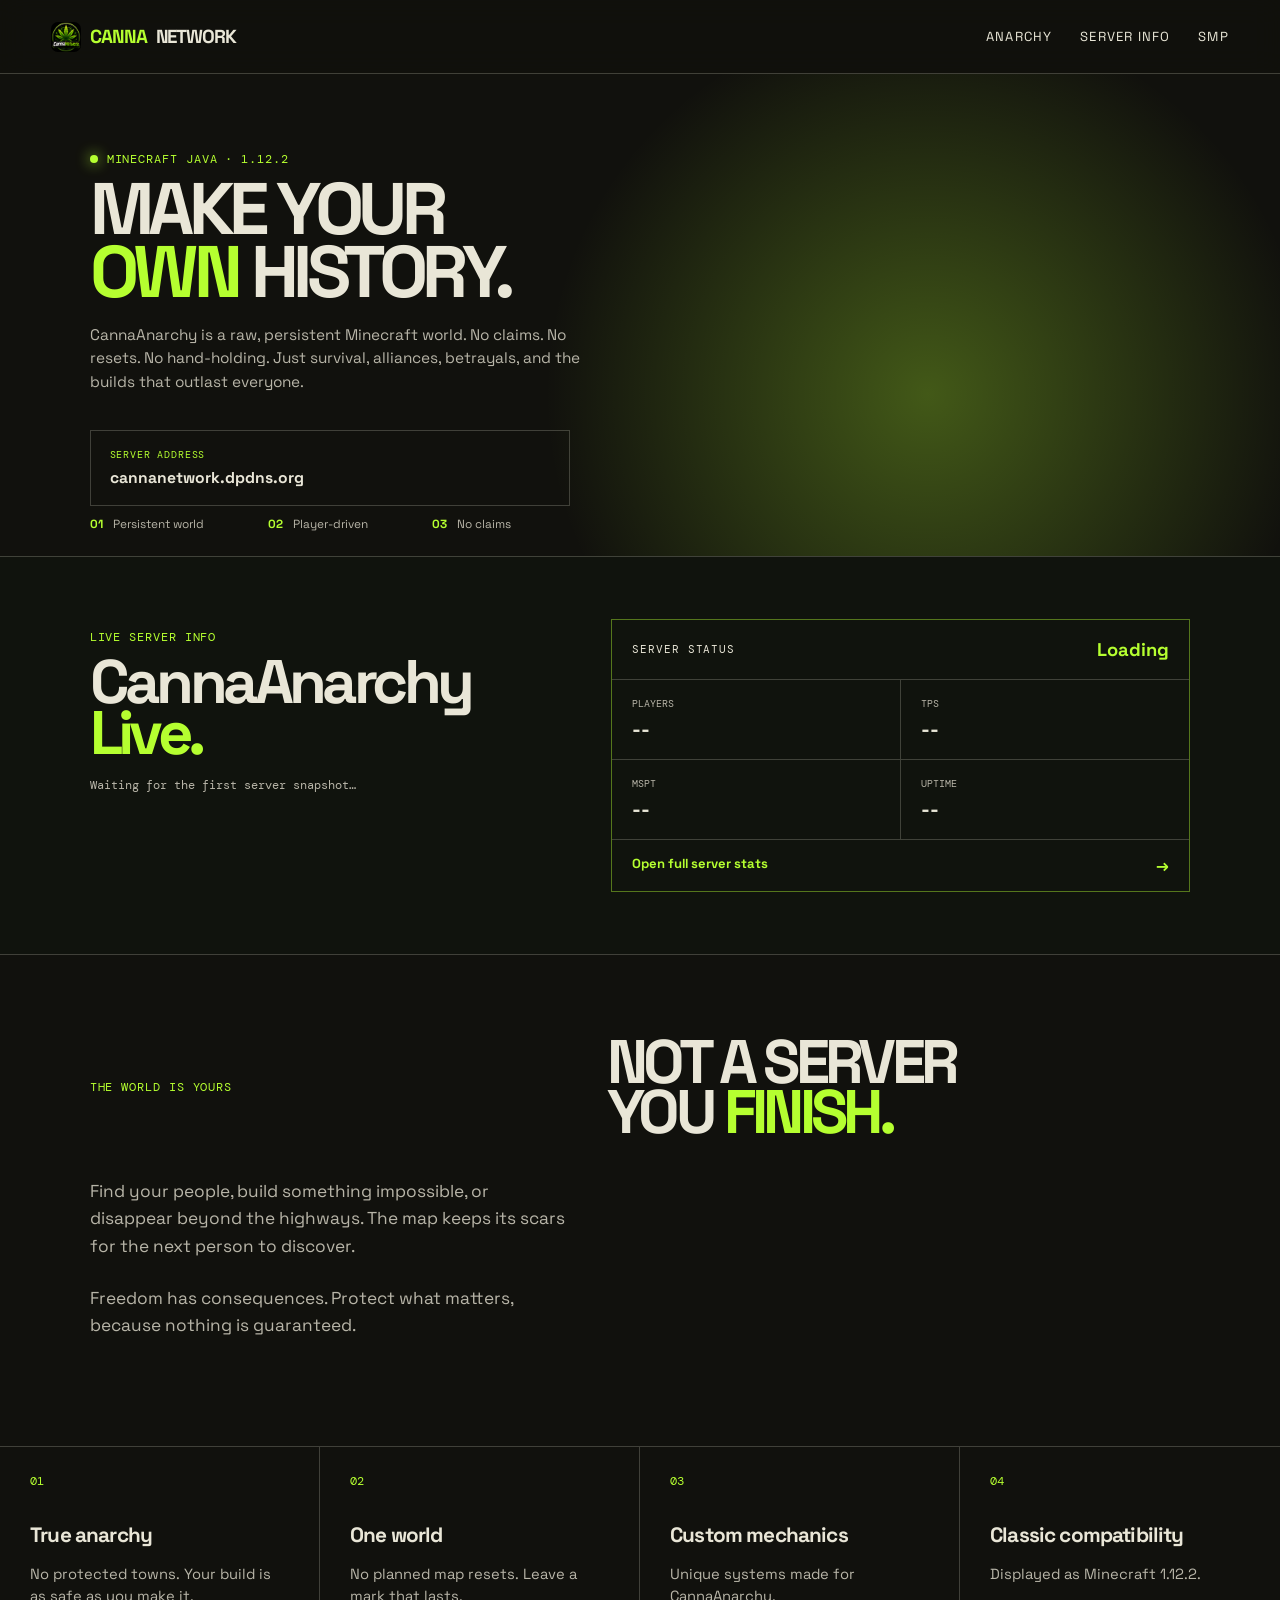
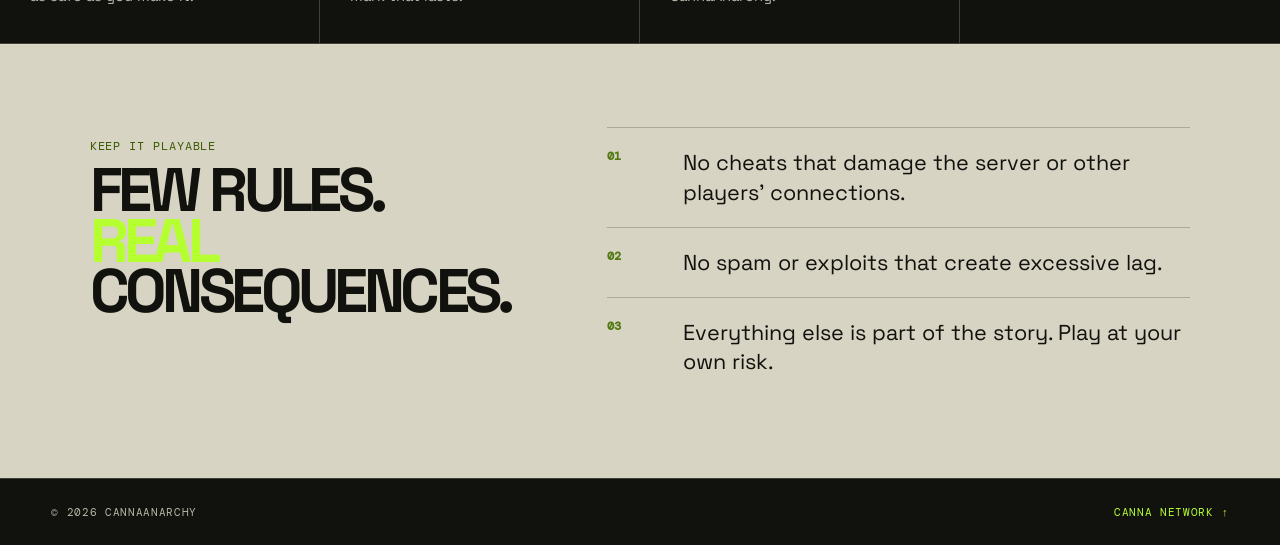
==== commit 319a997b: "Use CannaNetwork temporary domain" ====
--- a/anarchy/index.html
+++ b/anarchy/index.html
@@ -1,40 +1 @@
-<!doctype html>
-<html lang="en">
-  <head>
-    <meta charset="UTF-8">
-    <meta name="viewport" content="width=device-width, initial-scale=1.0">
-    <meta name="description" content="CannaAnarchy: Minecraft anarchy survival.">
-    <title>CannaAnarchy</title>
-    <link rel="icon" type="image/png" href="../assets/cannanetwork-logo.png">
-    <link rel="preconnect" href="https://fonts.googleapis.com">
-    <link rel="preconnect" href="https://fonts.gstatic.com" crossorigin>
-    <link href="https://fonts.googleapis.com/css2?family=DM+Mono:wght@400;500&family=Space+Grotesk:wght@400;500;600;700&display=swap" rel="stylesheet">
-    <link rel="stylesheet" href="../styles.css?v=canna-network-3">
-  </head>
-  <body>
-    <header class="site-header"><a class="wordmark" href="../"><img src="../assets/cannanetwork-logo.png" alt="" aria-hidden="true"><span>CANNA</span>NETWORK</a><nav><a href="./">Anarchy</a><a href="#server-info">Server info</a><a href="../smp/">SMP</a></nav></header>
-    <main>
-      <section class="hero">
-        <div class="grid-glow" aria-hidden="true"></div>
-        <p class="kicker"><i></i> Minecraft Java &middot; 1.12.2</p>
-        <h1>MAKE YOUR<br><em>OWN</em> HISTORY.</h1>
-        <p class="hero-copy">CannaAnarchy is a raw, persistent Minecraft world. No claims. No resets. No hand-holding. Just survival, alliances, betrayals, and the builds that outlast everyone.</p>
-        <div class="address-pending"><span>Server address</span><strong>130.12.156.44:25833</strong></div>
-        <div class="hero-meta"><span><b>01</b> Persistent world</span><span><b>02</b> Player-driven</span><span><b>03</b> No claims</span></div>
-      </section>
-      <section class="anarchy-status" id="server-info">
-        <div><p class="section-label">Live server info</p><h2>CannaAnarchy<br><em>Live.</em></h2><p class="status-update" data-updated>Waiting for the first server snapshot…</p></div>
-        <div class="status-panel"><div class="status-top"><span>Server status</span><strong data-status>Loading</strong></div><div class="status-metrics"><div><span>Players</span><b data-players>--</b></div><div><span>TPS</span><b data-tps>--</b></div><div><span>MSPT</span><b data-mspt>--</b></div><div><span>Uptime</span><b data-uptime>--</b></div></div><a class="status-link" href="stats/">Open full server stats <span>&rarr;</span></a></div>
-      </section>
-      <section class="statement"><p class="section-label">The world is yours</p><h2>NOT A SERVER<br>YOU <em>FINISH.</em></h2><div class="statement-copy"><p>Find your people, build something impossible, or disappear beyond the highways. The map keeps its scars for the next person to discover.</p><p>Freedom has consequences. Protect what matters, because nothing is guaranteed.</p></div></section>
-      <section class="features"><article><span>01</span><h3>True anarchy</h3><p>No protected towns. Your build is as safe as you make it.</p></article><article><span>02</span><h3>One world</h3><p>No planned map resets. Leave a mark that lasts.</p></article><article><span>03</span><h3>Custom mechanics</h3><p>Unique systems made for CannaAnarchy.</p></article><article><span>04</span><h3>Classic compatibility</h3><p>Displayed as Minecraft 1.12.2.</p></article></section>
-      <section class="rules"><div><p class="section-label">Keep it playable</p><h2>FEW RULES.<br><em>REAL</em> CONSEQUENCES.</h2></div><ol><li><b>01</b><span>No cheats that damage the server or other players&rsquo; connections.</span></li><li><b>02</b><span>No spam or exploits that create excessive lag.</span></li><li><b>03</b><span>Everything else is part of the story. Play at your own risk.</span></li></ol></section>
-    </main>
-    <footer><span>&copy; 2026 CannaAnarchy</span><a href="../">Canna Network &uarr;</a></footer>
-    <script>
-      const set = (key, value) => document.querySelector(`[data-${key}]`).textContent = value;
-      const uptime = (seconds) => { seconds = Number(seconds || 0); const days = Math.floor(seconds / 86400), hours = Math.floor(seconds % 86400 / 3600), minutes = Math.floor(seconds % 3600 / 60); return days ? `${days}d ${hours}h` : hours ? `${hours}h ${minutes}m` : `${minutes}m`; };
-      fetch('data/server-status.json', { cache: 'no-store' }).then((response) => response.ok ? response.json() : Promise.reject()).then((data) => { const server = data.server || {}, online = data.ok && server.online; set('status', online ? 'Online' : 'Offline'); set('players', `${server.currentPlayers || 0}/${server.maxPlayers || 0}`); set('tps', server.tps?.oneMinute ? Number(server.tps.oneMinute).toFixed(2) : '--'); set('mspt', server.mspt?.average ? `${Number(server.mspt.average).toFixed(1)} ms` : '--'); set('uptime', uptime(server.uptimeSeconds)); set('updated', data.snapshotTime ? `Updated ${new Date(data.snapshotTime).toLocaleString()}` : 'Waiting for the first server snapshot…'); }).catch(() => { set('status', 'Offline'); set('updated', 'No status snapshot is available yet.'); });
-    </script>
-  </body>
-</html>
+<!doctype html><html lang="en">  <head>    <meta charset="UTF-8">    <meta name="viewport" content="width=device-width, initial-scale=1.0">    <meta name="description" content="CannaAnarchy: Minecraft anarchy survival.">    <title>CannaAnarchy</title>    <link rel="icon" type="image/png" href="../assets/cannanetwork-logo.png">    <link rel="preconnect" href="https://fonts.googleapis.com">    <link rel="preconnect" href="https://fonts.gstatic.com" crossorigin>    <link href="https://fonts.googleapis.com/css2?family=DM+Mono:wght@400;500&family=Space+Grotesk:wght@400;500;600;700&display=swap" rel="stylesheet">    <link rel="stylesheet" href="../styles.css?v=canna-network-3">  </head>  <body>    <header class="site-header"><a class="wordmark" href="../"><img src="../assets/cannanetwork-logo.png" alt="" aria-hidden="true"><span>CANNA</span>NETWORK</a><nav><a href="./">Anarchy</a><a href="#server-info">Server info</a><a href="../smp/">SMP</a></nav></header>    <main>      <section class="hero">        <div class="grid-glow" aria-hidden="true"></div>        <p class="kicker"><i></i> Minecraft Java &middot; 1.12.2</p>        <h1>MAKE YOUR<br><em>OWN</em> HISTORY.</h1>        <p class="hero-copy">CannaAnarchy is a raw, persistent Minecraft world. No claims. No resets. No hand-holding. Just survival, alliances, betrayals, and the builds that outlast everyone.</p>        <div class="address-pending"><span>Server address</span><strong>cannanetwork.dpdns.org</strong></div>        <div class="hero-meta"><span><b>01</b> Persistent world</span><span><b>02</b> Player-driven</span><span><b>03</b> No claims</span></div>      </section>      <section class="anarchy-status" id="server-info">        <div><p class="section-label">Live server info</p><h2>CannaAnarchy<br><em>Live.</em></h2><p class="status-update" data-updated>Waiting for the first server snapshot…</p></div>        <div class="status-panel"><div class="status-top"><span>Server status</span><strong data-status>Loading</strong></div><div class="status-metrics"><div><span>Players</span><b data-players>--</b></div><div><span>TPS</span><b data-tps>--</b></div><div><span>MSPT</span><b data-mspt>--</b></div><div><span>Uptime</span><b data-uptime>--</b></div></div><a class="status-link" href="stats/">Open full server stats <span>&rarr;</span></a></div>      </section>      <section class="statement"><p class="section-label">The world is yours</p><h2>NOT A SERVER<br>YOU <em>FINISH.</em></h2><div class="statement-copy"><p>Find your people, build something impossible, or disappear beyond the highways. The map keeps its scars for the next person to discover.</p><p>Freedom has consequences. Protect what matters, because nothing is guaranteed.</p></div></section>      <section class="features"><article><span>01</span><h3>True anarchy</h3><p>No protected towns. Your build is as safe as you make it.</p></article><article><span>02</span><h3>One world</h3><p>No planned map resets. Leave a mark that lasts.</p></article><article><span>03</span><h3>Custom mechanics</h3><p>Unique systems made for CannaAnarchy.</p></article><article><span>04</span><h3>Classic compatibility</h3><p>Displayed as Minecraft 1.12.2.</p></article></section>      <section class="rules"><div><p class="section-label">Keep it playable</p><h2>FEW RULES.<br><em>REAL</em> CONSEQUENCES.</h2></div><ol><li><b>01</b><span>No cheats that damage the server or other players&rsquo; connections.</span></li><li><b>02</b><span>No spam or exploits that create excessive lag.</span></li><li><b>03</b><span>Everything else is part of the story. Play at your own risk.</span></li></ol></section>    </main>    <footer><span>&copy; 2026 CannaAnarchy</span><a href="../">Canna Network &uarr;</a></footer>    <script>      const set = (key, value) => document.querySelector(`[data-${key}]`).textContent = value;      const uptime = (seconds) => { seconds = Number(seconds || 0); const days = Math.floor(seconds / 86400), hours = Math.floor(seconds % 86400 / 3600), minutes = Math.floor(seconds % 3600 / 60); return days ? `${days}d ${hours}h` : hours ? `${hours}h ${minutes}m` : `${minutes}m`; };
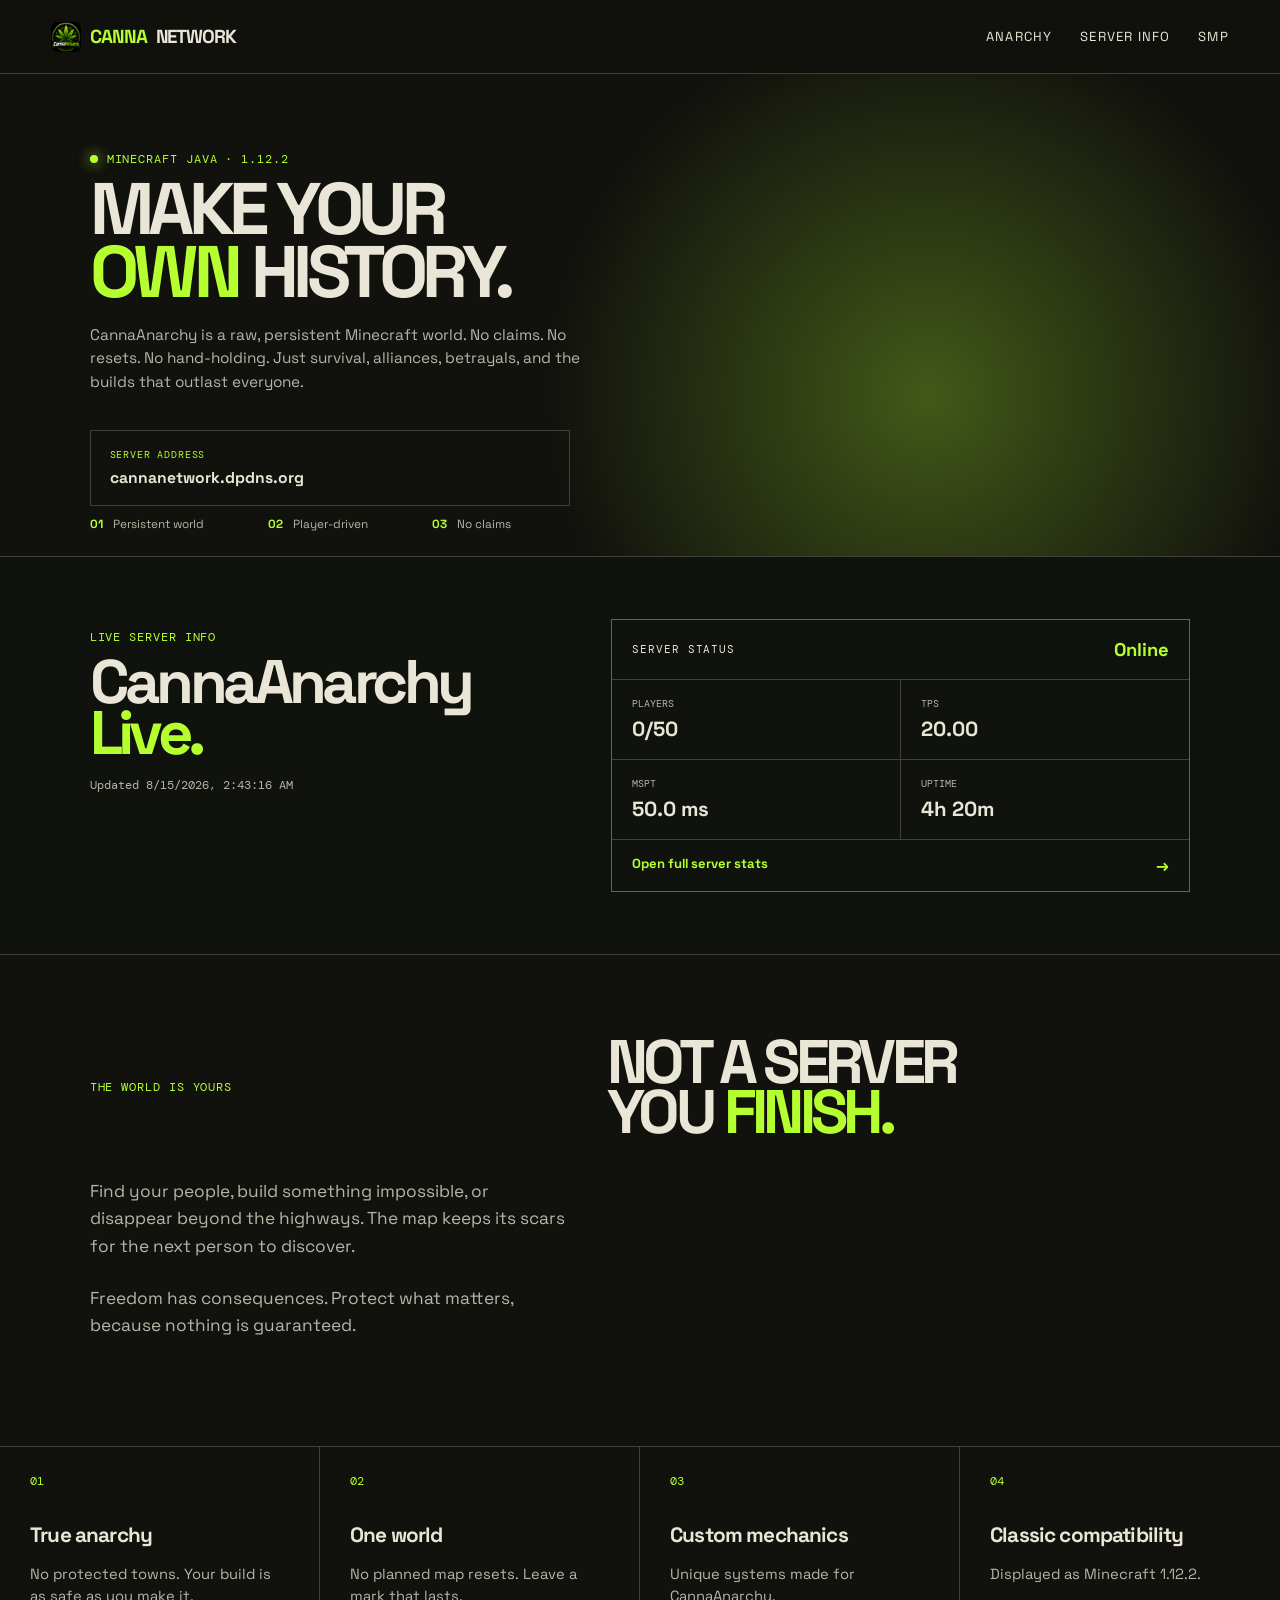
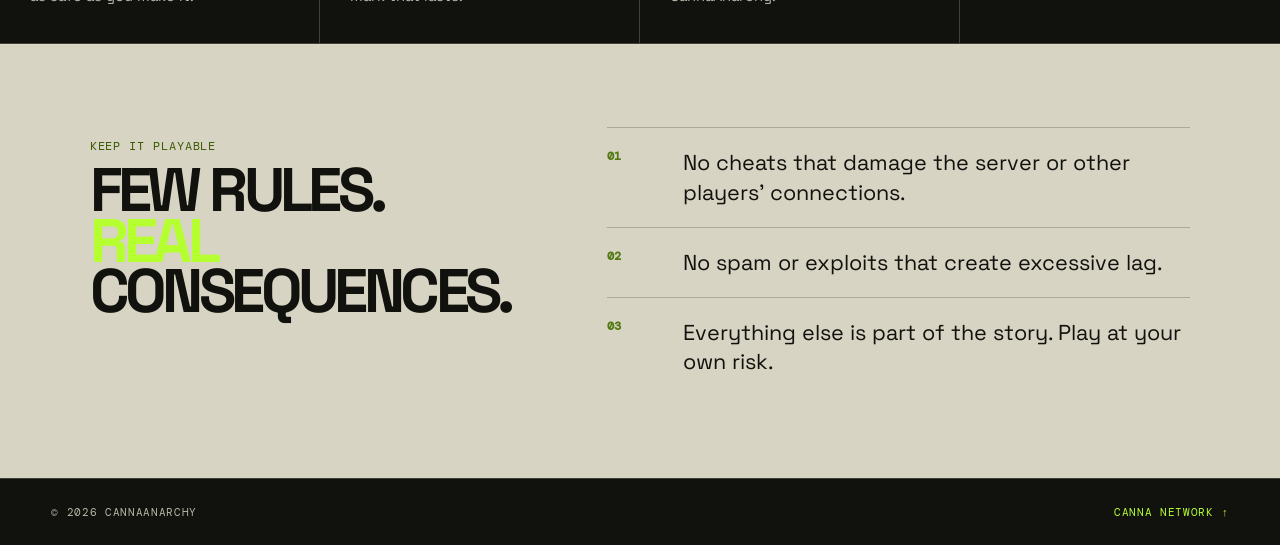
==== commit f2dded48: "Restore Anarchy live status card" ====
--- a/anarchy/index.html
+++ b/anarchy/index.html
@@ -1 +1,40 @@
-<!doctype html><html lang="en">  <head>    <meta charset="UTF-8">    <meta name="viewport" content="width=device-width, initial-scale=1.0">    <meta name="description" content="CannaAnarchy: Minecraft anarchy survival.">    <title>CannaAnarchy</title>    <link rel="icon" type="image/png" href="../assets/cannanetwork-logo.png">    <link rel="preconnect" href="https://fonts.googleapis.com">    <link rel="preconnect" href="https://fonts.gstatic.com" crossorigin>    <link href="https://fonts.googleapis.com/css2?family=DM+Mono:wght@400;500&family=Space+Grotesk:wght@400;500;600;700&display=swap" rel="stylesheet">    <link rel="stylesheet" href="../styles.css?v=canna-network-3">  </head>  <body>    <header class="site-header"><a class="wordmark" href="../"><img src="../assets/cannanetwork-logo.png" alt="" aria-hidden="true"><span>CANNA</span>NETWORK</a><nav><a href="./">Anarchy</a><a href="#server-info">Server info</a><a href="../smp/">SMP</a></nav></header>    <main>      <section class="hero">        <div class="grid-glow" aria-hidden="true"></div>        <p class="kicker"><i></i> Minecraft Java &middot; 1.12.2</p>        <h1>MAKE YOUR<br><em>OWN</em> HISTORY.</h1>        <p class="hero-copy">CannaAnarchy is a raw, persistent Minecraft world. No claims. No resets. No hand-holding. Just survival, alliances, betrayals, and the builds that outlast everyone.</p>        <div class="address-pending"><span>Server address</span><strong>cannanetwork.dpdns.org</strong></div>        <div class="hero-meta"><span><b>01</b> Persistent world</span><span><b>02</b> Player-driven</span><span><b>03</b> No claims</span></div>      </section>      <section class="anarchy-status" id="server-info">        <div><p class="section-label">Live server info</p><h2>CannaAnarchy<br><em>Live.</em></h2><p class="status-update" data-updated>Waiting for the first server snapshot…</p></div>        <div class="status-panel"><div class="status-top"><span>Server status</span><strong data-status>Loading</strong></div><div class="status-metrics"><div><span>Players</span><b data-players>--</b></div><div><span>TPS</span><b data-tps>--</b></div><div><span>MSPT</span><b data-mspt>--</b></div><div><span>Uptime</span><b data-uptime>--</b></div></div><a class="status-link" href="stats/">Open full server stats <span>&rarr;</span></a></div>      </section>      <section class="statement"><p class="section-label">The world is yours</p><h2>NOT A SERVER<br>YOU <em>FINISH.</em></h2><div class="statement-copy"><p>Find your people, build something impossible, or disappear beyond the highways. The map keeps its scars for the next person to discover.</p><p>Freedom has consequences. Protect what matters, because nothing is guaranteed.</p></div></section>      <section class="features"><article><span>01</span><h3>True anarchy</h3><p>No protected towns. Your build is as safe as you make it.</p></article><article><span>02</span><h3>One world</h3><p>No planned map resets. Leave a mark that lasts.</p></article><article><span>03</span><h3>Custom mechanics</h3><p>Unique systems made for CannaAnarchy.</p></article><article><span>04</span><h3>Classic compatibility</h3><p>Displayed as Minecraft 1.12.2.</p></article></section>      <section class="rules"><div><p class="section-label">Keep it playable</p><h2>FEW RULES.<br><em>REAL</em> CONSEQUENCES.</h2></div><ol><li><b>01</b><span>No cheats that damage the server or other players&rsquo; connections.</span></li><li><b>02</b><span>No spam or exploits that create excessive lag.</span></li><li><b>03</b><span>Everything else is part of the story. Play at your own risk.</span></li></ol></section>    </main>    <footer><span>&copy; 2026 CannaAnarchy</span><a href="../">Canna Network &uarr;</a></footer>    <script>      const set = (key, value) => document.querySelector(`[data-${key}]`).textContent = value;      const uptime = (seconds) => { seconds = Number(seconds || 0); const days = Math.floor(seconds / 86400), hours = Math.floor(seconds % 86400 / 3600), minutes = Math.floor(seconds % 3600 / 60); return days ? `${days}d ${hours}h` : hours ? `${hours}h ${minutes}m` : `${minutes}m`; };
+<!doctype html>
+<html lang="en">
+  <head>
+    <meta charset="UTF-8">
+    <meta name="viewport" content="width=device-width, initial-scale=1.0">
+    <meta name="description" content="CannaAnarchy: Minecraft anarchy survival.">
+    <title>CannaAnarchy</title>
+    <link rel="icon" type="image/png" href="../assets/cannanetwork-logo.png">
+    <link rel="preconnect" href="https://fonts.googleapis.com">
+    <link rel="preconnect" href="https://fonts.gstatic.com" crossorigin>
+    <link href="https://fonts.googleapis.com/css2?family=DM+Mono:wght@400;500&family=Space+Grotesk:wght@400;500;600;700&display=swap" rel="stylesheet">
+    <link rel="stylesheet" href="../styles.css?v=canna-network-3">
+  </head>
+  <body>
+    <header class="site-header"><a class="wordmark" href="../"><img src="../assets/cannanetwork-logo.png" alt="" aria-hidden="true"><span>CANNA</span>NETWORK</a><nav><a href="./">Anarchy</a><a href="#server-info">Server info</a><a href="../smp/">SMP</a></nav></header>
+    <main>
+      <section class="hero">
+        <div class="grid-glow" aria-hidden="true"></div>
+        <p class="kicker"><i></i> Minecraft Java &middot; 1.12.2</p>
+        <h1>MAKE YOUR<br><em>OWN</em> HISTORY.</h1>
+        <p class="hero-copy">CannaAnarchy is a raw, persistent Minecraft world. No claims. No resets. No hand-holding. Just survival, alliances, betrayals, and the builds that outlast everyone.</p>
+        <div class="address-pending"><span>Server address</span><strong>cannanetwork.dpdns.org</strong></div>
+        <div class="hero-meta"><span><b>01</b> Persistent world</span><span><b>02</b> Player-driven</span><span><b>03</b> No claims</span></div>
+      </section>
+      <section class="anarchy-status" id="server-info">
+        <div><p class="section-label">Live server info</p><h2>CannaAnarchy<br><em>Live.</em></h2><p class="status-update" data-updated>Waiting for the first server snapshot…</p></div>
+        <div class="status-panel"><div class="status-top"><span>Server status</span><strong data-status>Loading</strong></div><div class="status-metrics"><div><span>Players</span><b data-players>--</b></div><div><span>TPS</span><b data-tps>--</b></div><div><span>MSPT</span><b data-mspt>--</b></div><div><span>Uptime</span><b data-uptime>--</b></div></div><a class="status-link" href="stats/">Open full server stats <span>&rarr;</span></a></div>
+      </section>
+      <section class="statement"><p class="section-label">The world is yours</p><h2>NOT A SERVER<br>YOU <em>FINISH.</em></h2><div class="statement-copy"><p>Find your people, build something impossible, or disappear beyond the highways. The map keeps its scars for the next person to discover.</p><p>Freedom has consequences. Protect what matters, because nothing is guaranteed.</p></div></section>
+      <section class="features"><article><span>01</span><h3>True anarchy</h3><p>No protected towns. Your build is as safe as you make it.</p></article><article><span>02</span><h3>One world</h3><p>No planned map resets. Leave a mark that lasts.</p></article><article><span>03</span><h3>Custom mechanics</h3><p>Unique systems made for CannaAnarchy.</p></article><article><span>04</span><h3>Classic compatibility</h3><p>Displayed as Minecraft 1.12.2.</p></article></section>
+      <section class="rules"><div><p class="section-label">Keep it playable</p><h2>FEW RULES.<br><em>REAL</em> CONSEQUENCES.</h2></div><ol><li><b>01</b><span>No cheats that damage the server or other players&rsquo; connections.</span></li><li><b>02</b><span>No spam or exploits that create excessive lag.</span></li><li><b>03</b><span>Everything else is part of the story. Play at your own risk.</span></li></ol></section>
+    </main>
+    <footer><span>&copy; 2026 CannaAnarchy</span><a href="../">Canna Network &uarr;</a></footer>
+    <script>
+      const set = (key, value) => document.querySelector(`[data-${key}]`).textContent = value;
+      const uptime = (seconds) => { seconds = Number(seconds || 0); const days = Math.floor(seconds / 86400), hours = Math.floor(seconds % 86400 / 3600), minutes = Math.floor(seconds % 3600 / 60); return days ? `${days}d ${hours}h` : hours ? `${hours}h ${minutes}m` : `${minutes}m`; };
+      fetch('data/server-status.json', { cache: 'no-store' }).then((response) => response.ok ? response.json() : Promise.reject()).then((data) => { const server = data.server || {}, online = data.ok && server.online; set('status', online ? 'Online' : 'Offline'); set('players', `${server.currentPlayers || 0}/${server.maxPlayers || 0}`); set('tps', server.tps?.oneMinute ? Number(server.tps.oneMinute).toFixed(2) : '--'); set('mspt', server.mspt?.average ? `${Number(server.mspt.average).toFixed(1)} ms` : '--'); set('uptime', uptime(server.uptimeSeconds)); set('updated', data.snapshotTime ? `Updated ${new Date(data.snapshotTime).toLocaleString()}` : 'Waiting for the first server snapshot…'); }).catch(() => { set('status', 'Offline'); set('updated', 'No status snapshot is available yet.'); });
+    </script>
+  </body>
+</html>
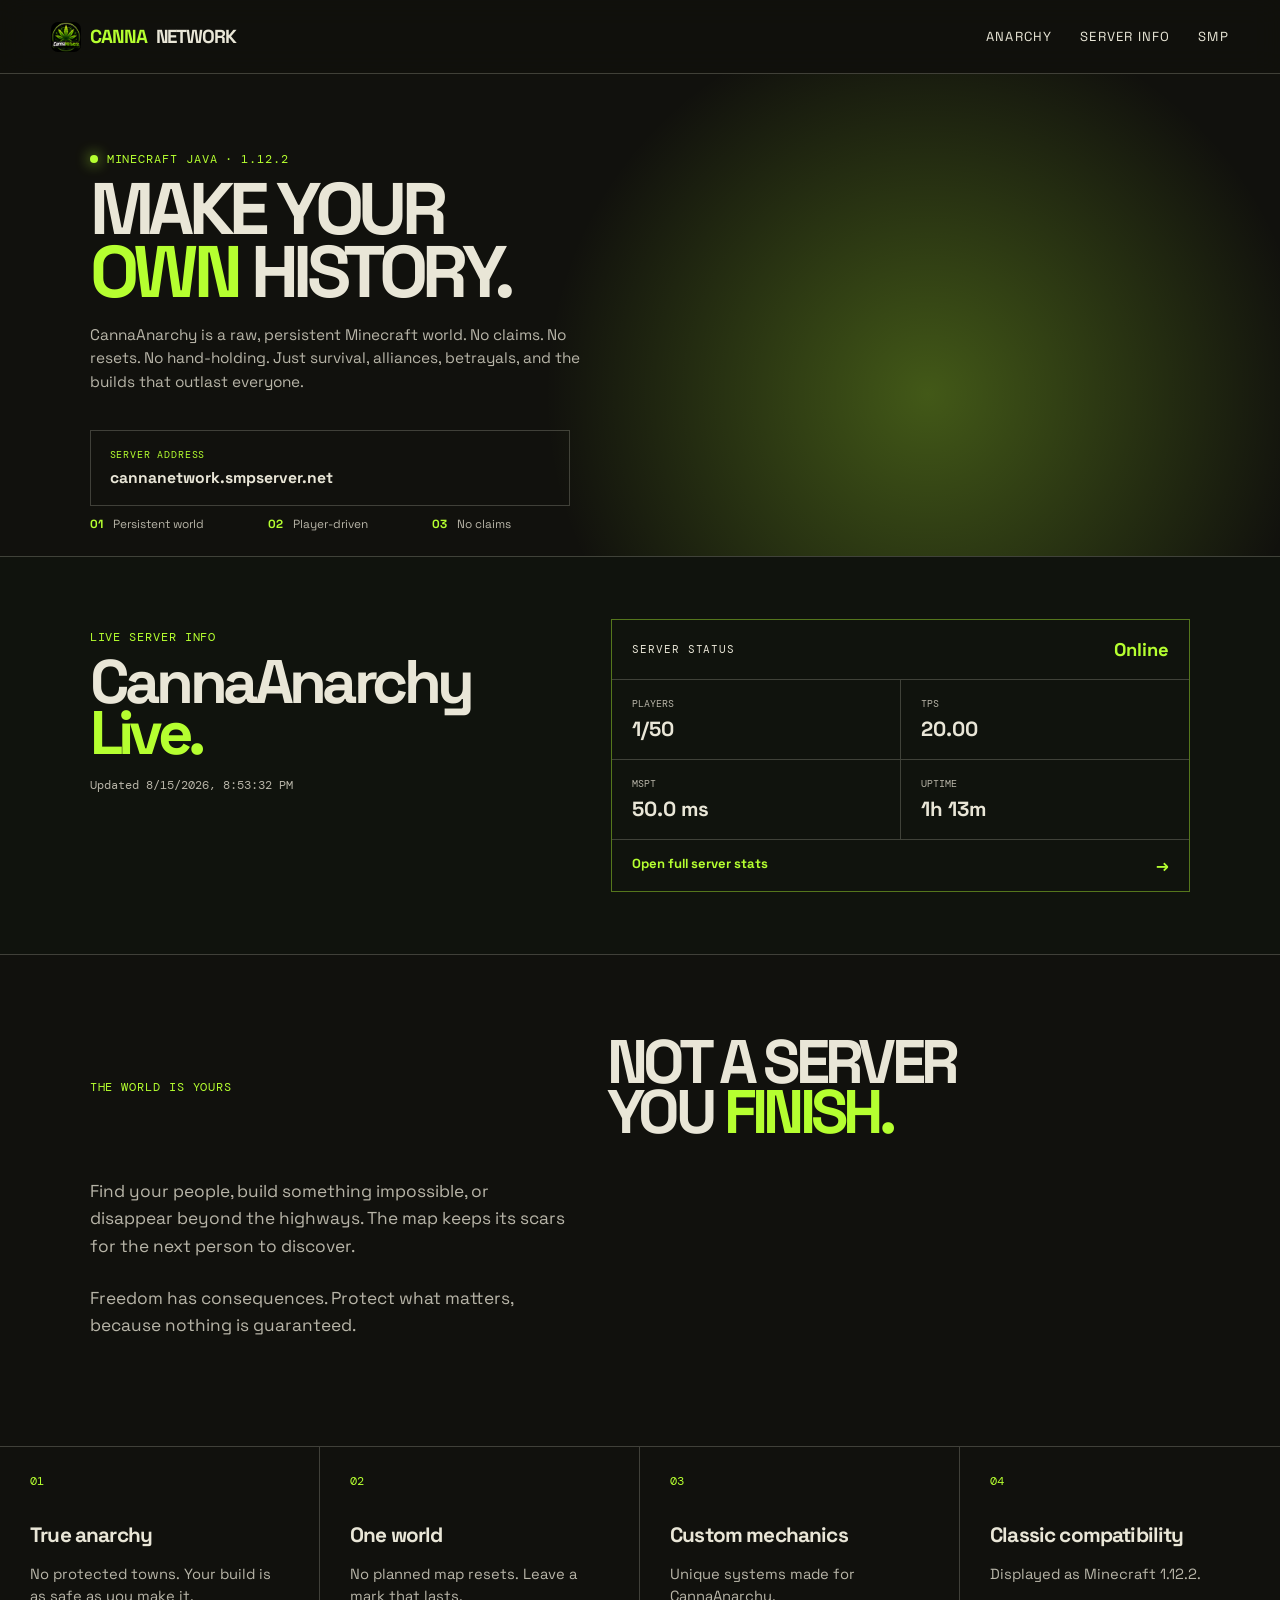
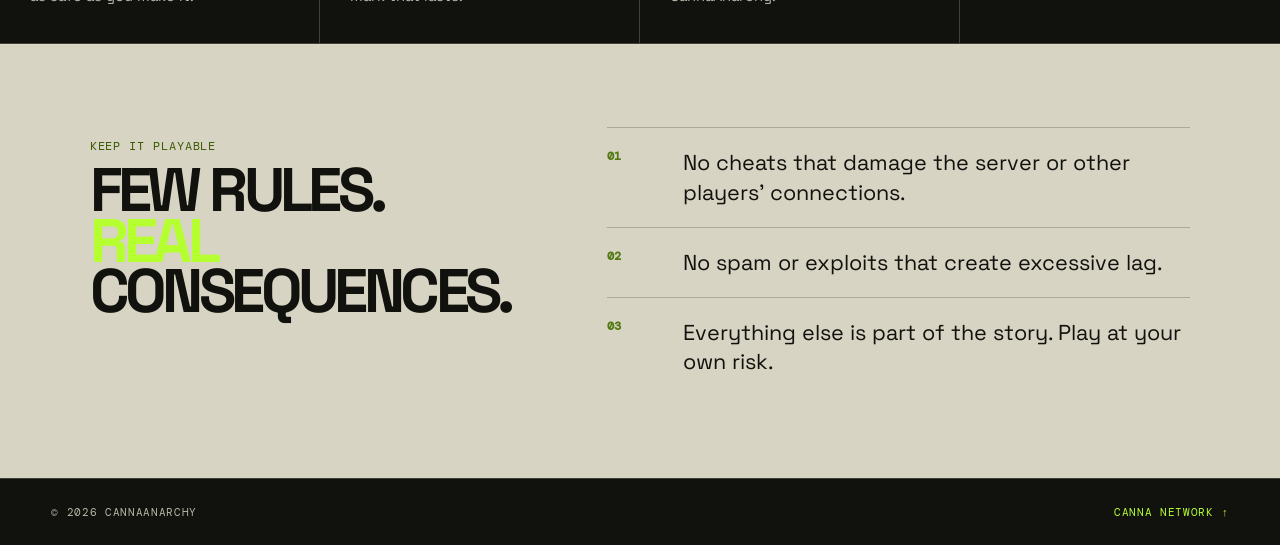
==== commit 6b5666d4: "Use SMPServer temporary domain" ====
--- a/anarchy/index.html
+++ b/anarchy/index.html
@@ -19,7 +19,7 @@
         <p class="kicker"><i></i> Minecraft Java &middot; 1.12.2</p>
         <h1>MAKE YOUR<br><em>OWN</em> HISTORY.</h1>
         <p class="hero-copy">CannaAnarchy is a raw, persistent Minecraft world. No claims. No resets. No hand-holding. Just survival, alliances, betrayals, and the builds that outlast everyone.</p>
-        <div class="address-pending"><span>Server address</span><strong>cannanetwork.dpdns.org</strong></div>
+        <div class="address-pending"><span>Server address</span><strong>cannanetwork.smpserver.net</strong></div>
         <div class="hero-meta"><span><b>01</b> Persistent world</span><span><b>02</b> Player-driven</span><span><b>03</b> No claims</span></div>
       </section>
       <section class="anarchy-status" id="server-info">
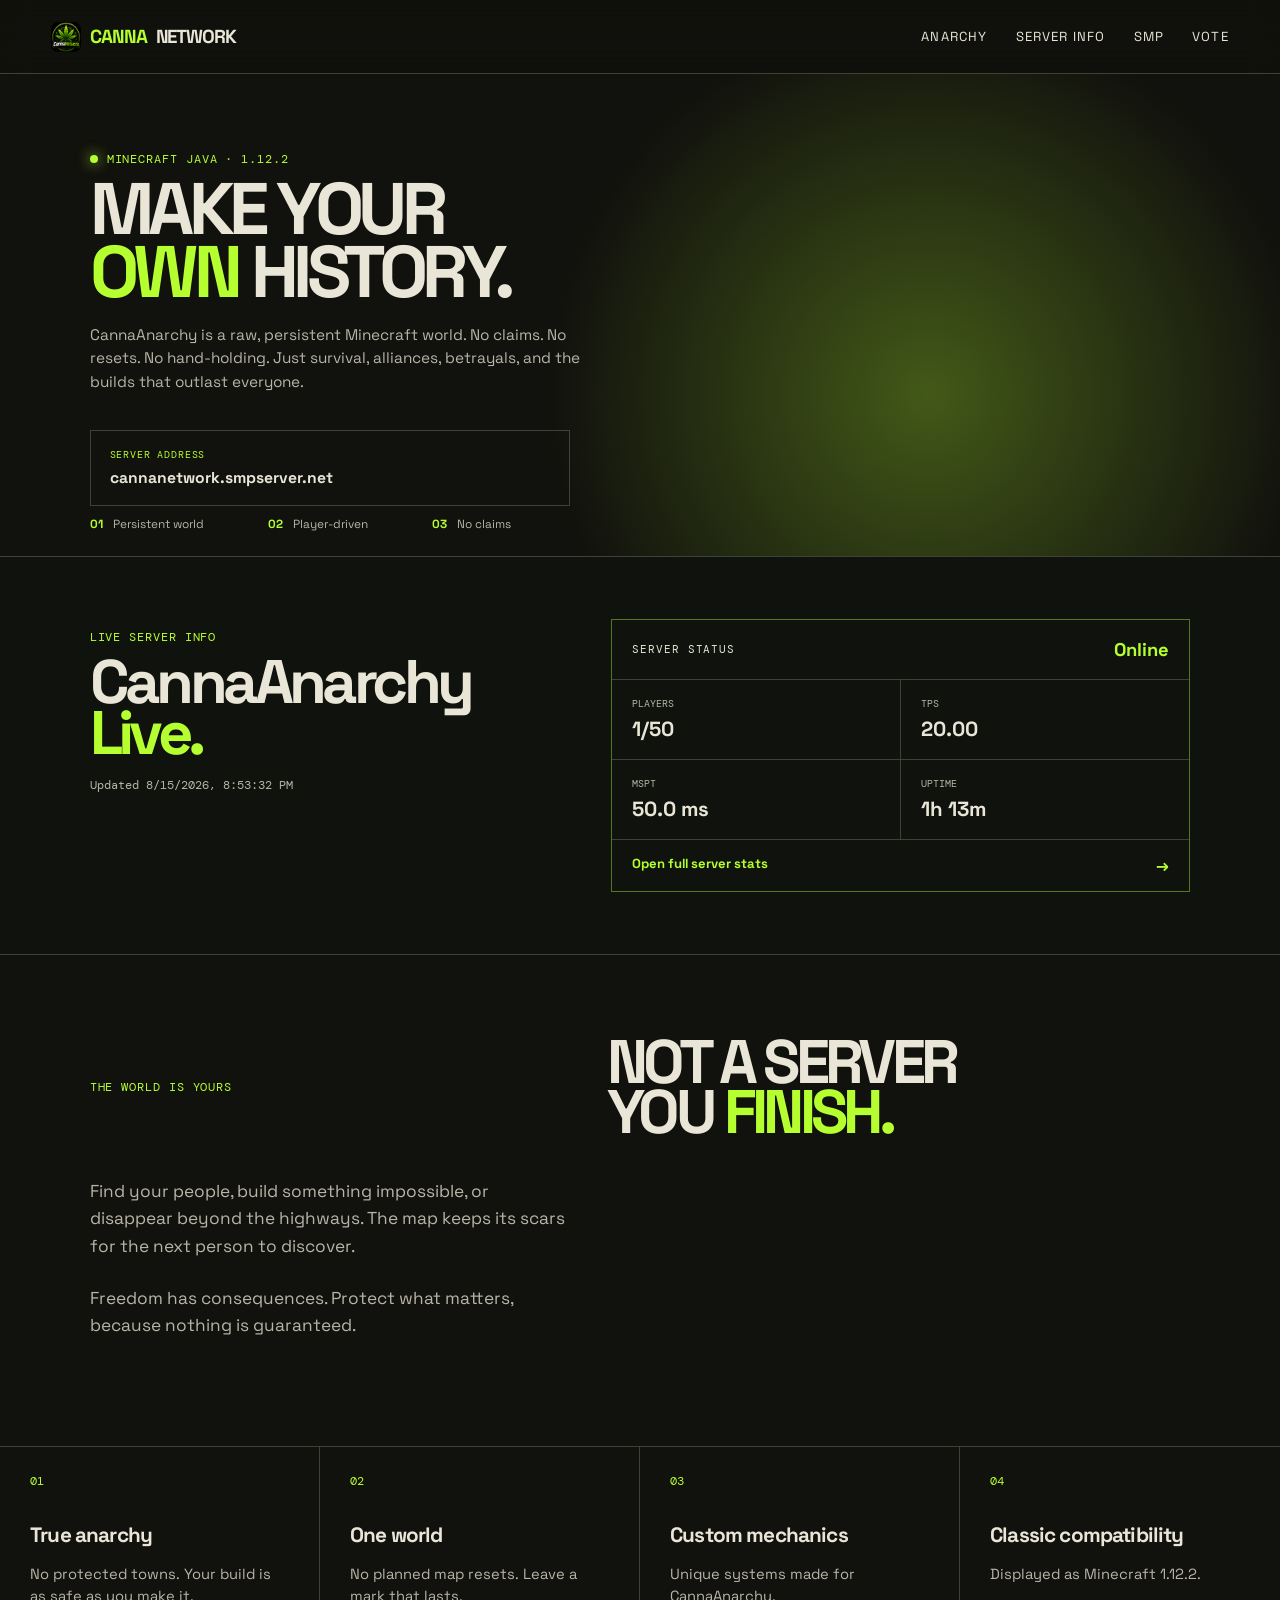
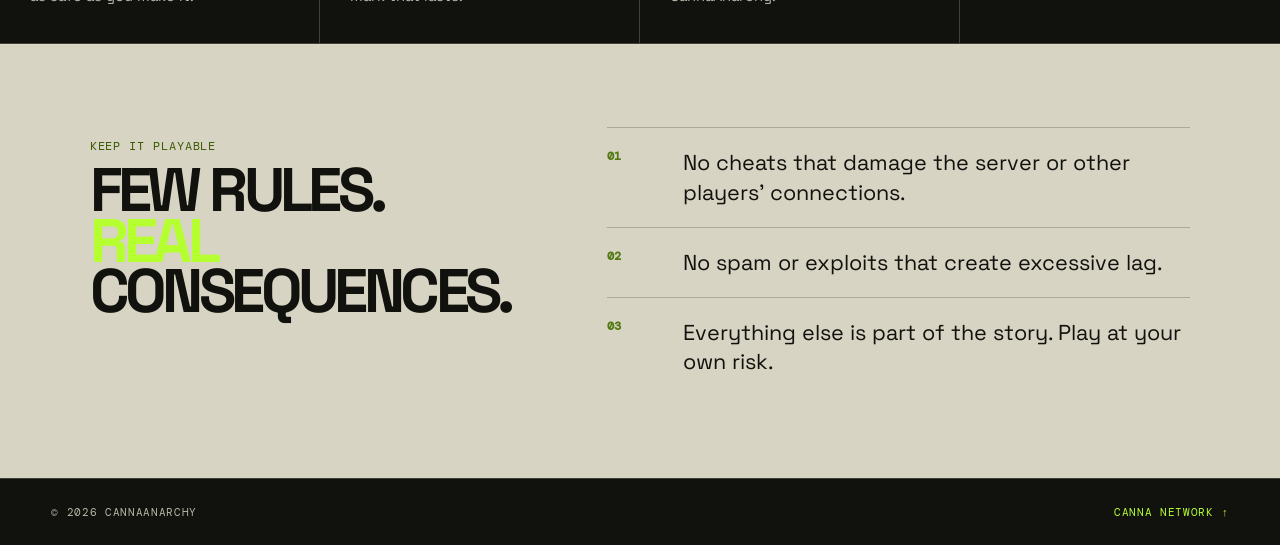
==== commit d331c3be: "Add CannaNetwork vote page" ====
--- a/anarchy/index.html
+++ b/anarchy/index.html
@@ -12,7 +12,7 @@
     <link rel="stylesheet" href="../styles.css?v=canna-network-3">
   </head>
   <body>
-    <header class="site-header"><a class="wordmark" href="../"><img src="../assets/cannanetwork-logo.png" alt="" aria-hidden="true"><span>CANNA</span>NETWORK</a><nav><a href="./">Anarchy</a><a href="#server-info">Server info</a><a href="../smp/">SMP</a></nav></header>
+    <header class="site-header"><a class="wordmark" href="../"><img src="../assets/cannanetwork-logo.png" alt="" aria-hidden="true"><span>CANNA</span>NETWORK</a><nav><a href="./">Anarchy</a><a href="#server-info">Server info</a><a href="../smp/">SMP</a><a href="../vote/">Vote</a></nav></header>
     <main>
       <section class="hero">
         <div class="grid-glow" aria-hidden="true"></div>
--- a/styles.css
+++ b/styles.css
@@ -3,3 +3,4 @@
 .hero:not(.network-hero){min-height:490px;padding:82px clamp(28px,8vw,120px) 62px}.hero:not(.network-hero) h1{max-width:760px;font-size:clamp(3.6rem,7.4vw,6.7rem);line-height:.86}.hero:not(.network-hero) .hero-copy{margin-top:26px;font-size:1rem}.hero:not(.network-hero) .hero-meta{bottom:34px;left:clamp(28px,8vw,120px)}.statement,.rules{padding:clamp(62px,9vw,112px) clamp(28px,8vw,120px)}.statement h2,.rules h2{font-size:clamp(2.7rem,5.8vw,5.7rem)}.features article{min-height:220px;padding:25px clamp(18px,3vw,35px)}.features h3{margin-top:48px}@media(max-width:760px){.hero:not(.network-hero){min-height:470px;padding:72px 24px 48px}.hero:not(.network-hero) h1{font-size:clamp(3rem,13vw,4.6rem)}.hero:not(.network-hero) .hero-meta{left:24px}.statement,.rules{padding:64px 24px}.statement h2,.rules h2{font-size:clamp(2.6rem,12vw,4.2rem)}}
 .hero:not(.network-hero){min-height:400px;padding:66px clamp(28px,7vw,100px) 50px}.hero:not(.network-hero) h1{max-width:640px;font-size:clamp(3rem,5.7vw,5rem)}.hero:not(.network-hero) .hero-copy{max-width:500px;margin-top:19px;font-size:.96rem}.hero:not(.network-hero) .hero-meta{bottom:25px;left:clamp(28px,7vw,100px)}.statement,.rules{padding:clamp(52px,7vw,82px) clamp(28px,7vw,100px)}.statement h2,.rules h2{font-size:clamp(2.5rem,4.8vw,4.5rem)}.features article{min-height:180px;padding:22px clamp(18px,2.6vw,30px)}.features h3{margin-top:32px}@media(max-width:760px){.hero:not(.network-hero){min-height:410px;padding:62px 24px 42px}.hero:not(.network-hero) h1{font-size:clamp(2.7rem,11.5vw,4rem)}.hero:not(.network-hero) .hero-meta{left:24px}.statement,.rules{padding:54px 24px}.statement h2,.rules h2{font-size:clamp(2.35rem,10vw,3.65rem)}}
 .anarchy-status{display:grid;grid-template-columns:.9fr 1.1fr;gap:48px;padding:62px clamp(28px,7vw,100px);border-top:1px solid var(--line);background:#10130d}.anarchy-status h2{margin-top:12px;font-size:clamp(2.5rem,4.8vw,4.5rem)}.status-update{margin:20px 0 0;color:var(--muted);font-family:"DM Mono",monospace;font-size:.72rem}.status-panel{border:1px solid rgba(181,255,48,.42);align-self:center}.status-top{display:flex;justify-content:space-between;align-items:center;padding:18px 20px;border-bottom:1px solid var(--line);font-family:"DM Mono",monospace;font-size:.7rem;text-transform:uppercase;letter-spacing:.08em}.status-top strong{color:var(--acid);font-family:"Space Grotesk",Arial,sans-serif;font-size:1.15rem;letter-spacing:0;text-transform:none}.status-metrics{display:grid;grid-template-columns:1fr 1fr}.status-metrics div{padding:17px 20px;border-right:1px solid var(--line);border-bottom:1px solid var(--line)}.status-metrics div:nth-child(2n){border-right:0}.status-metrics span{display:block;color:var(--muted);font-family:"DM Mono",monospace;font-size:.64rem;text-transform:uppercase}.status-metrics b{display:block;margin-top:6px;font-size:1.28rem}.status-link{display:flex;justify-content:space-between;padding:15px 20px;color:var(--acid);font-size:.82rem;font-weight:700}.status-link span{font-size:1rem}@media(max-width:760px){.anarchy-status{grid-template-columns:1fr;gap:28px;padding:54px 24px}.anarchy-status h2{font-size:clamp(2.35rem,10vw,3.65rem)}}
+.vote-page{max-width:1120px;margin:0 auto;padding:clamp(72px,10vw,130px) clamp(24px,7vw,80px) 90px}.vote-page .kicker{margin:0 0 20px}.vote-page h1{font-size:clamp(3.7rem,8.5vw,7.2rem);line-height:.85}.vote-page>p{max-width:600px;margin:30px 0 52px;color:var(--muted);font-size:1.05rem;line-height:1.6}.vote-grid{display:grid;grid-template-columns:repeat(3,minmax(0,1fr));border:1px solid var(--line)}.vote-card{display:flex;min-height:154px;padding:23px;flex-direction:column;justify-content:space-between;border-right:1px solid var(--line);border-bottom:1px solid var(--line);transition:background .2s ease}.vote-card:nth-child(3n){border-right:0}.vote-card:nth-last-child(-n+2){border-bottom:0}.vote-card:hover{background:#1a1c13}.vote-card span{color:var(--acid);font-family:"DM Mono",monospace;font-size:.68rem;letter-spacing:.08em;text-transform:uppercase}.vote-card strong{font-size:1.12rem;letter-spacing:-.04em}.vote-card b{color:var(--acid);font-size:.82rem}@media(max-width:760px){.vote-page{padding:70px 24px}.vote-grid{grid-template-columns:1fr 1fr}.vote-card:nth-child(3n){border-right:1px solid var(--line)}.vote-card:nth-child(2n){border-right:0}.vote-card:nth-last-child(-n+2){border-bottom:1px solid var(--line)}.vote-card:last-child{border-bottom:0}}@media(max-width:430px){.vote-grid{grid-template-columns:1fr}.vote-card,.vote-card:nth-child(3n){border-right:0}.vote-card:not(:last-child){border-bottom:1px solid var(--line)}}
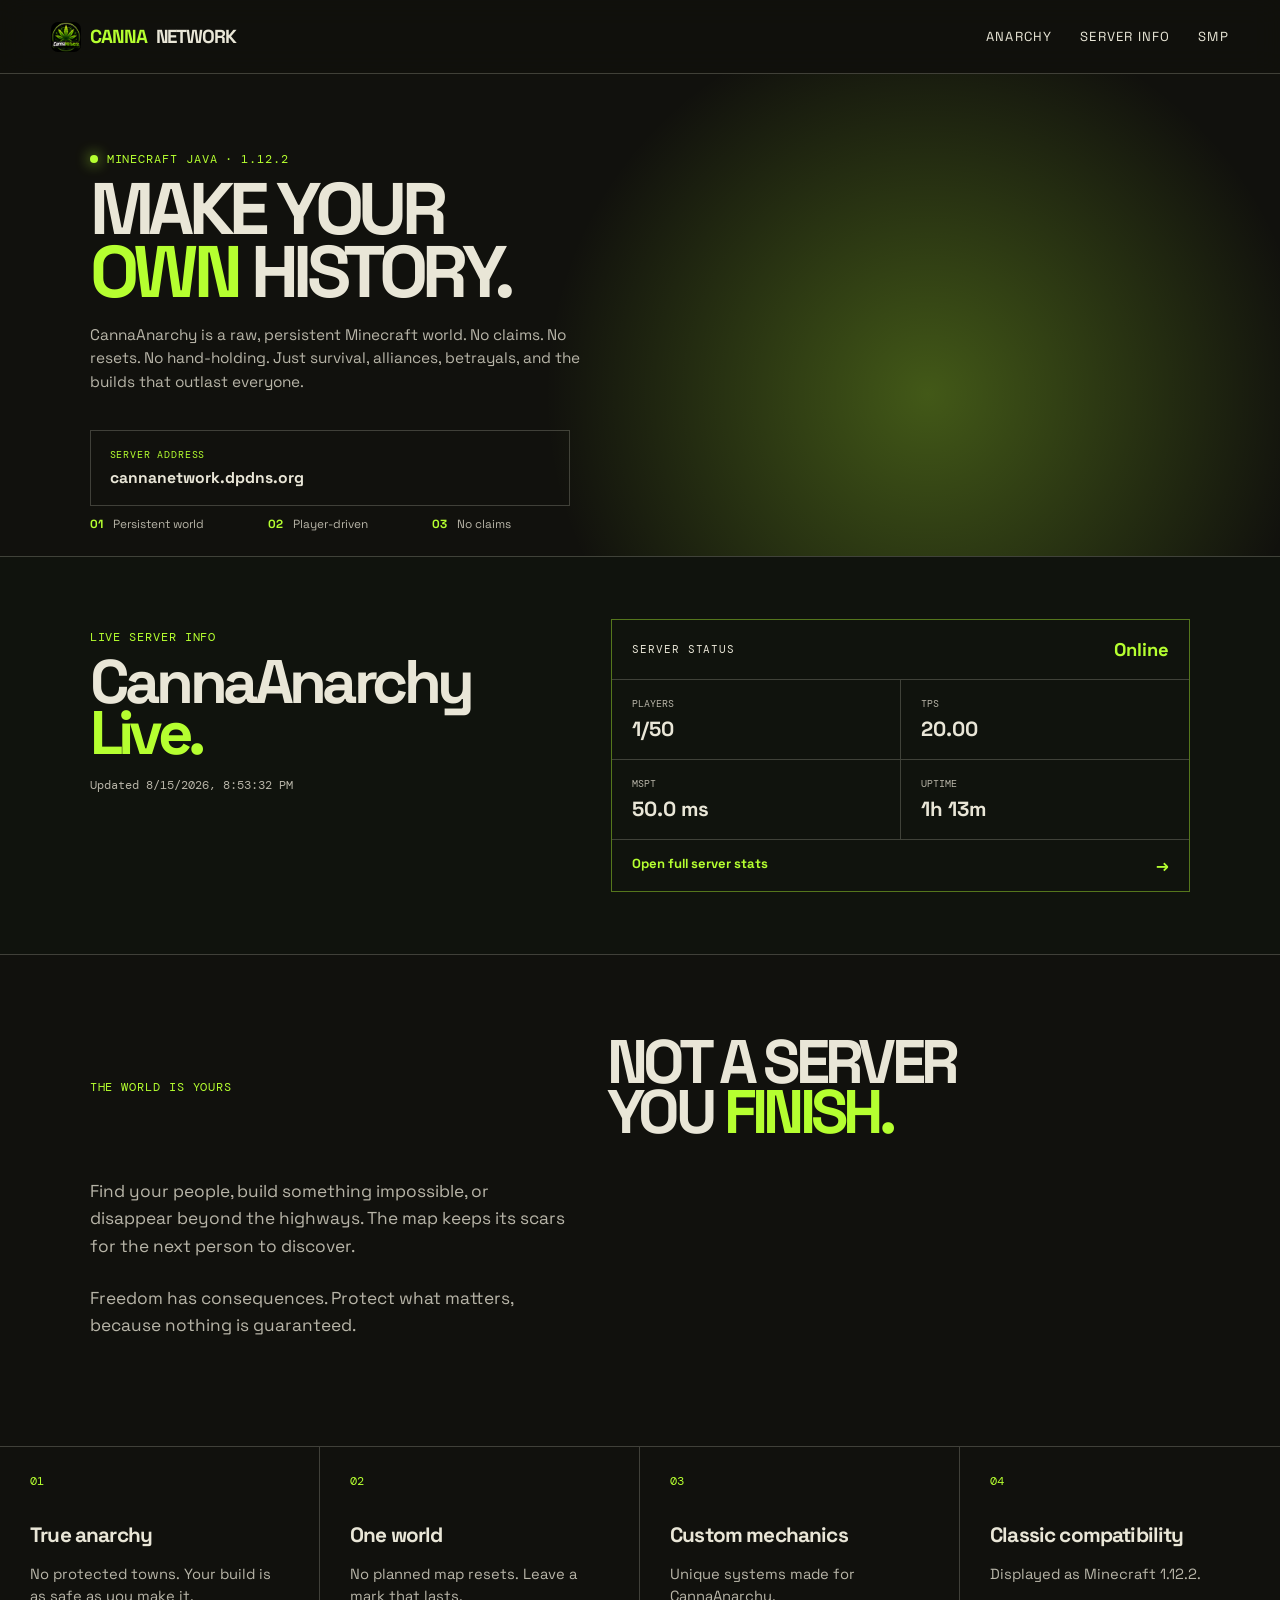
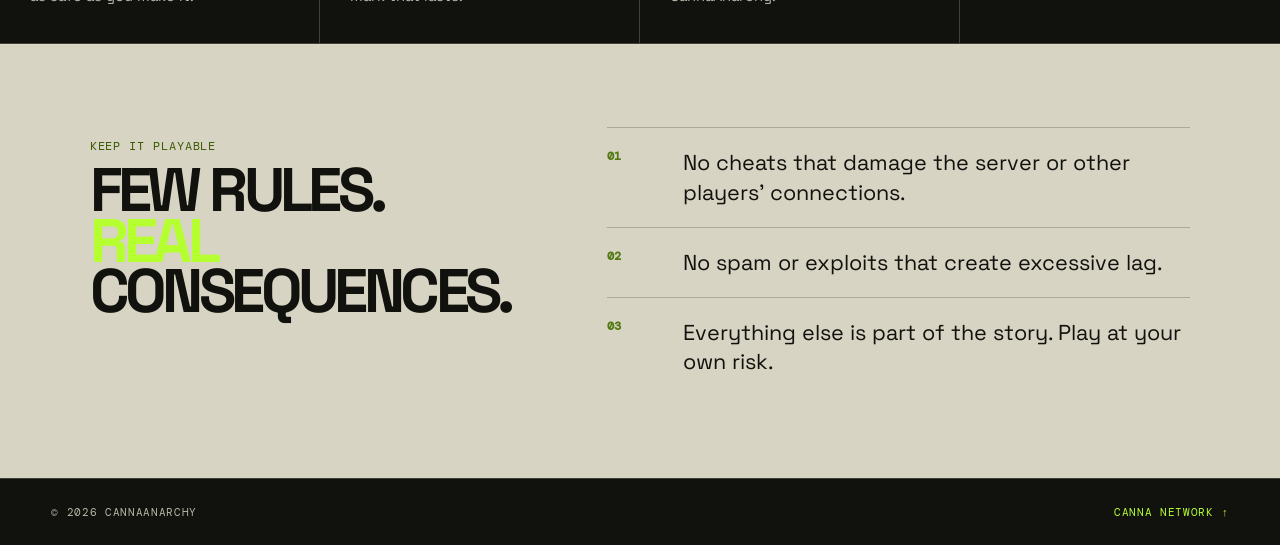
==== commit 762a6159: "Update index.html" ====
--- a/anarchy/index.html
+++ b/anarchy/index.html
@@ -12,14 +12,14 @@
     <link rel="stylesheet" href="../styles.css?v=canna-network-3">
   </head>
   <body>
-    <header class="site-header"><a class="wordmark" href="../"><img src="../assets/cannanetwork-logo.png" alt="" aria-hidden="true"><span>CANNA</span>NETWORK</a><nav><a href="./">Anarchy</a><a href="#server-info">Server info</a><a href="../smp/">SMP</a><a href="../vote/">Vote</a></nav></header>
+    <header class="site-header"><a class="wordmark" href="../"><img src="../assets/cannanetwork-logo.png" alt="" aria-hidden="true"><span>CANNA</span>NETWORK</a><nav><a href="./">Anarchy</a><a href="#server-info">Server info</a><a href="../smp/">SMP</a></nav></header>
     <main>
       <section class="hero">
         <div class="grid-glow" aria-hidden="true"></div>
         <p class="kicker"><i></i> Minecraft Java &middot; 1.12.2</p>
         <h1>MAKE YOUR<br><em>OWN</em> HISTORY.</h1>
         <p class="hero-copy">CannaAnarchy is a raw, persistent Minecraft world. No claims. No resets. No hand-holding. Just survival, alliances, betrayals, and the builds that outlast everyone.</p>
-        <div class="address-pending"><span>Server address</span><strong>cannanetwork.smpserver.net</strong></div>
+        <div class="address-pending"><span>Server address</span><strong>cannanetwork.dpdns.org</strong></div>
         <div class="hero-meta"><span><b>01</b> Persistent world</span><span><b>02</b> Player-driven</span><span><b>03</b> No claims</span></div>
       </section>
       <section class="anarchy-status" id="server-info">
